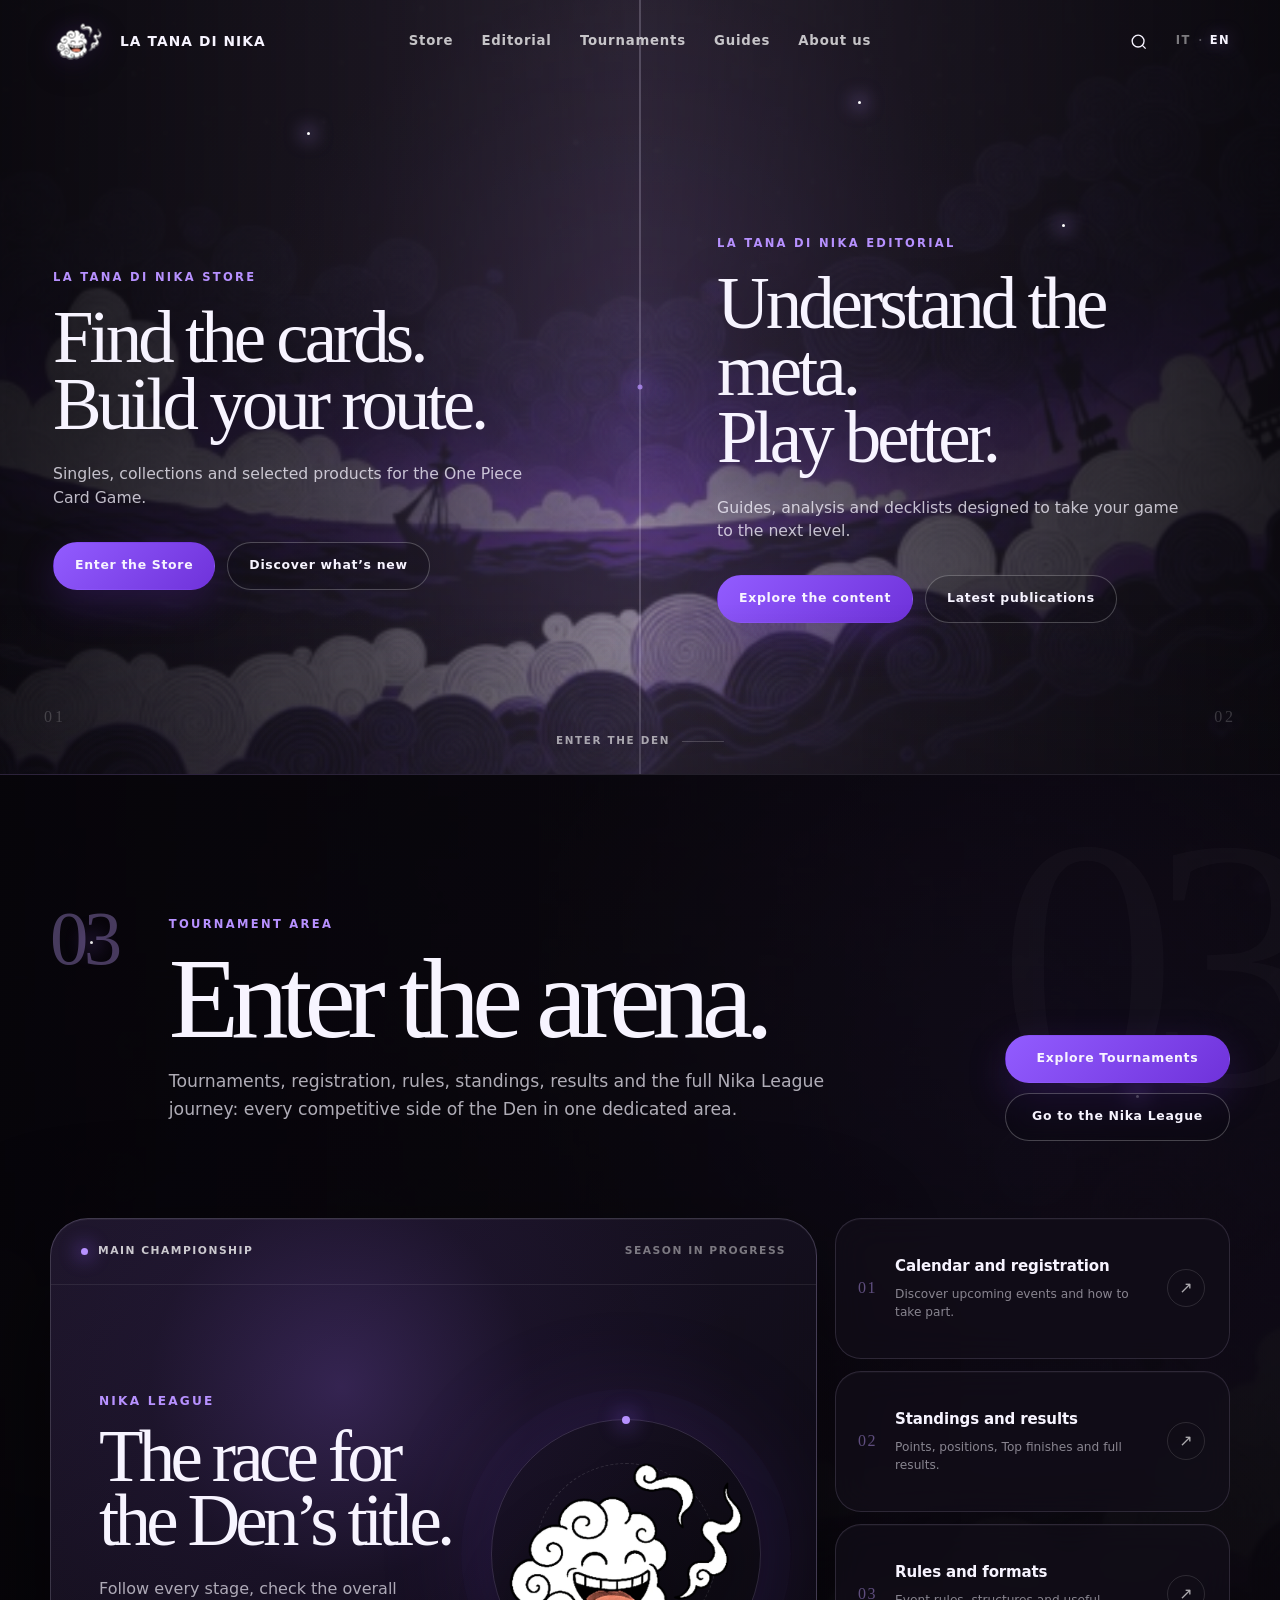
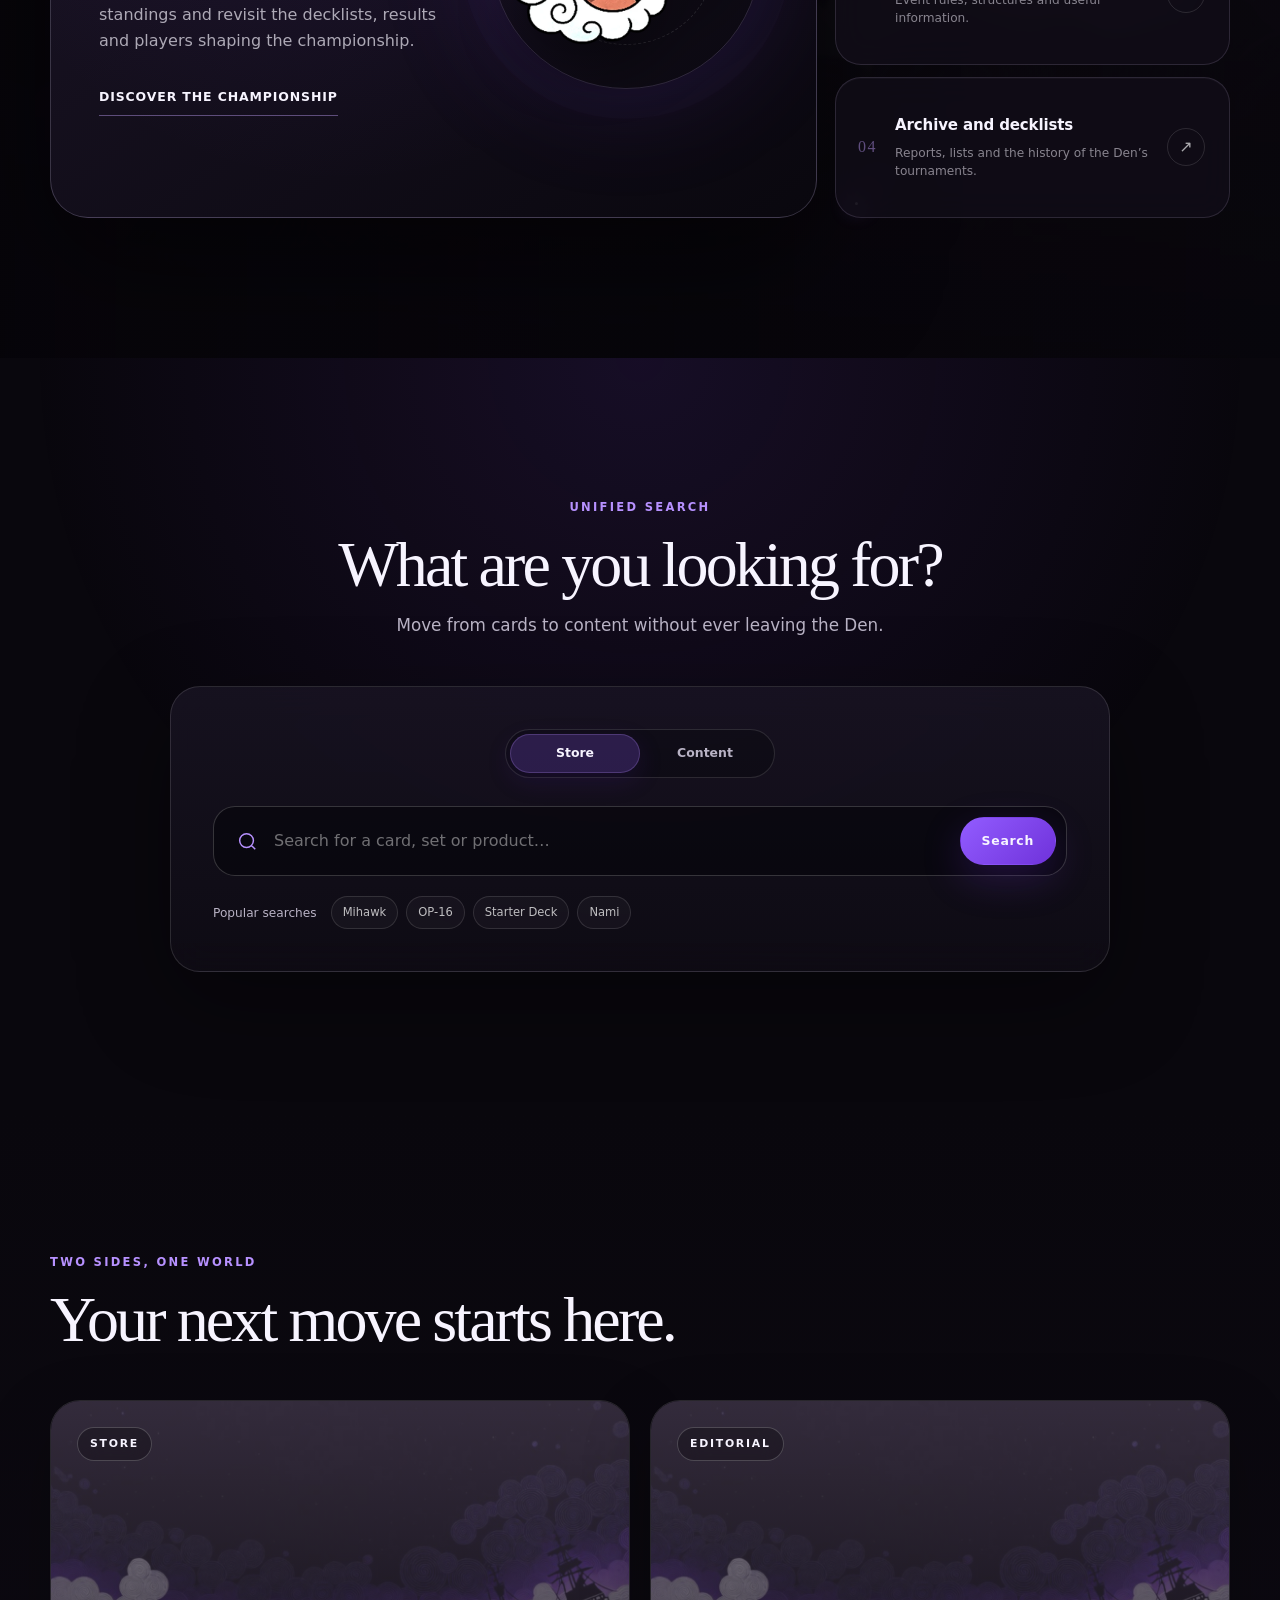
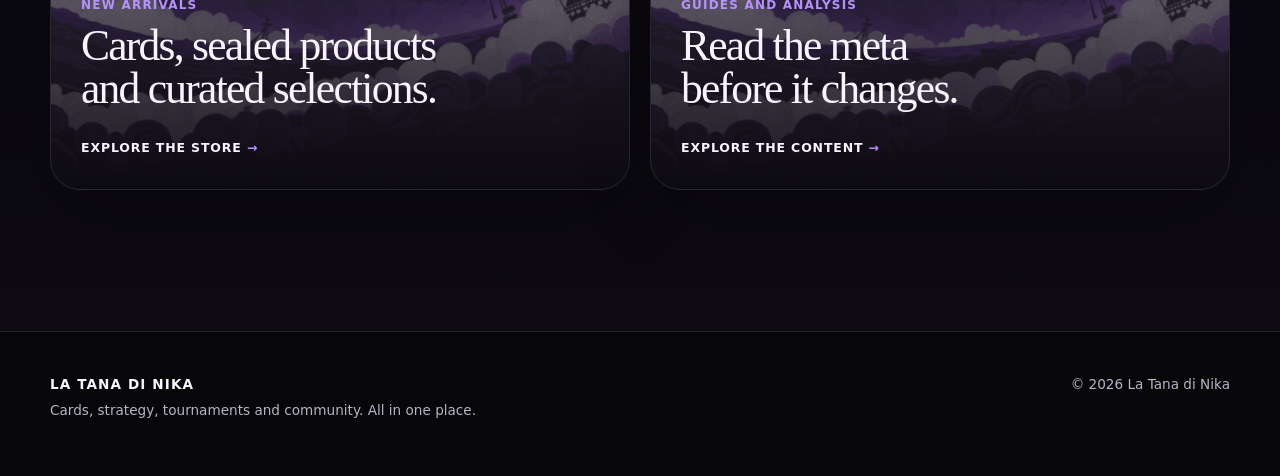
==== index.html @ a3135624 "Add files via upload" ====
<!doctype html>
<html lang="it">
<head>
  <meta charset="utf-8">
  <meta name="robots" content="noindex, nofollow">
  <meta name="googlebot" content="noindex, nofollow">
  <meta name="viewport" content="width=device-width, initial-scale=1">
  <meta name="description" content="La Tana di Nika: store, contenuti editoriali, tornei e community dedicati al One Piece Card Game.">
  <meta name="theme-color" content="#09070d">
  <title>La Tana di Nika</title>

  <link rel="preload" href="assets/images/hero-sea.png" as="image">
  <link rel="icon" type="image/png" href="assets/images/favicon.png?v=4.4.1">
  <link rel="stylesheet" href="css/tokens.css">
  <link rel="stylesheet" href="css/base.css">
  <link rel="stylesheet" href="css/components.css?v=4.3.3">
  <link rel="stylesheet" href="css/home.css?v=4.3.3">

  <script defer src="js/i18n/it.js"></script>
  <script defer src="js/i18n/en.js"></script>
  <script defer src="js/components/header.js?v=4.4.1"></script>
  <script defer src="js/components/hero-split.js?v=4.3.3"></script>
  <script defer src="js/components/tournament-motion.js?v=4.3.3"></script>
  <script defer src="js/components/search-switcher.js"></script>
  <script defer src="js/main.js?v=4.4.1"></script>
</head>
<body>
  <a class="skip-link" href="#main-content" data-i18n="accessibility.skip">Vai al contenuto</a>

  <header class="site-header" data-site-header>
    <div class="site-header__inner shell">
      <a class="brand" href="#top" aria-label="La Tana di Nika — Home">
        <span class="brand__mark" aria-hidden="true">
          <img src="assets/images/mascot-nika.png?v=4.4.1" alt="" width="58" height="58" decoding="async" fetchpriority="high">
        </span>
        <span class="brand__text">La Tana di Nika</span>
      </a>

      <nav class="desktop-nav" aria-label="Navigazione principale">
        <a href="#store" data-i18n="nav.store">Store</a>
        <a href="#editorial" data-i18n="nav.editorial">Editoriale</a>
        <a href="tornei/" data-i18n="nav.tournaments">Tornei</a>
        <a href="#guides" data-i18n="nav.guides">Guide</a>
        <a href="#about" data-i18n="nav.about">Chi siamo</a>
      </nav>

      <div class="header-actions">
        <a class="icon-button header-search-link" href="#search" aria-label="Ricerca">
          <svg viewBox="0 0 24 24" aria-hidden="true"><path d="m21 21-4.4-4.4m2.4-5.1a7.5 7.5 0 1 1-15 0 7.5 7.5 0 0 1 15 0Z"/></svg>
        </a>

        <div class="language-switch" aria-label="Selezione lingua">
          <button type="button" data-language="it" aria-pressed="true">IT</button>
          <span aria-hidden="true">·</span>
          <button type="button" data-language="en" aria-pressed="false">EN</button>
        </div>

        <button class="menu-toggle" type="button" aria-expanded="false" aria-controls="mobile-menu" data-menu-toggle>
          <span class="sr-only" data-i18n="nav.openMenu">Apri menu</span>
          <span></span><span></span>
        </button>
      </div>
    </div>

    <div class="mobile-menu" id="mobile-menu" data-mobile-menu hidden>
      <nav aria-label="Navigazione mobile" class="shell">
        <a href="#store" data-i18n="nav.store">Store</a>
        <a href="#editorial" data-i18n="nav.editorial">Editoriale</a>
        <a href="tornei/" data-i18n="nav.tournaments">Tornei</a>
        <a href="#guides" data-i18n="nav.guides">Guide</a>
        <a href="#about" data-i18n="nav.about">Chi siamo</a>
        <div class="mobile-menu__language">
          <span data-i18n="language.label">Lingua</span>
          <div class="language-switch language-switch--mobile" aria-label="Selezione lingua">
            <button type="button" data-language="it" aria-pressed="true">Italiano</button>
            <button type="button" data-language="en" aria-pressed="false">English</button>
          </div>
        </div>
      </nav>
    </div>
  </header>

  <main id="main-content">
    <section class="split-hero" id="top" data-split-hero aria-label="Ingresso principale">
      <div class="split-hero__ambient" aria-hidden="true">
        <span class="ambient-star ambient-star--one"></span>
        <span class="ambient-star ambient-star--two"></span>
        <span class="ambient-star ambient-star--three"></span>
      </div>

      <div class="hero-stage" data-hero-stage>
        <article class="hero-panel hero-panel--store" id="store" data-hero-panel="store" tabindex="0" aria-describedby="store-description">
          <div class="hero-panel__shade" aria-hidden="true"></div>
          <div class="hero-panel__content">
            <p class="eyebrow" data-i18n="hero.store.eyebrow">LA TANA DI NIKA STORE</p>
            <h1 data-i18n="hero.store.title">Trova le carte.<br>Costruisci la tua rotta.</h1>
            <p class="hero-panel__description" id="store-description" data-i18n="hero.store.description">Carte singole, collezioni e prodotti selezionati per il One Piece Card Game.</p>
            <div class="hero-panel__actions">
              <a class="button button--primary" href="#search" data-i18n="hero.store.primary">Entra nello Store</a>
              <a class="button button--ghost" href="#featured" data-i18n="hero.store.secondary">Scopri le novità</a>
            </div>
          </div>
          <span class="hero-panel__index" aria-hidden="true">01</span>
        </article>

        <article class="hero-panel hero-panel--editorial" id="editorial" data-hero-panel="editorial" tabindex="0" aria-describedby="editorial-description">
          <div class="hero-panel__shade" aria-hidden="true"></div>
          <div class="hero-panel__content">
            <p class="eyebrow" data-i18n="hero.editorial.eyebrow">LA TANA DI NIKA EDITORIALE</p>
            <h2 data-i18n="hero.editorial.title">Comprendi il meta.<br>Gioca meglio.</h2>
            <p class="hero-panel__description" id="editorial-description" data-i18n="hero.editorial.description">Guide, analisi e decklist per portare il tuo gioco al livello successivo.</p>
            <div class="hero-panel__actions">
              <a class="button button--primary" href="#search" data-i18n="hero.editorial.primary">Esplora i contenuti</a>
              <a class="button button--ghost" href="#featured" data-i18n="hero.editorial.secondary">Ultime pubblicazioni</a>
            </div>
          </div>
          <span class="hero-panel__index" aria-hidden="true">02</span>
        </article>

        <div class="hero-mobile-focus" aria-hidden="true"></div>

        <div class="hero-divider" aria-hidden="true">
          <svg viewBox="0 0 90 1000" preserveAspectRatio="none">
            <path data-divider-path d="M45 0 C45 240 45 760 45 1000"/>
          </svg>
          <span class="hero-divider__core"></span>
        </div>
      </div>

      <div class="hero-scroll-cue" aria-hidden="true">
        <span data-i18n="hero.scroll">Scopri la Tana</span>
        <i></i>
      </div>
    </section>

    <section class="tournament-hub section" id="tournaments" aria-labelledby="tournaments-title" data-tournament-motion>
      <div class="tournament-hub__ambient" aria-hidden="true">
        <span></span><span></span><span></span><span></span>
      </div>

      <div class="shell tournament-hub__shell">
        <div class="tournament-hub__masthead">
          <div class="tournament-hub__index" aria-hidden="true">03</div>
          <div class="tournament-hub__intro">
            <p class="eyebrow" data-i18n="tournaments.eyebrow">AREA TORNEISTICA</p>
            <h2 id="tournaments-title" data-i18n="tournaments.title">Entra nell’arena.</h2>
            <p class="tournament-hub__description" data-i18n="tournaments.description">Tornei, iscrizioni, regolamenti, classifiche, risultati e tutto il percorso della Nika League: la competizione della Tana raccolta in un’unica area.</p>
          </div>

          <div class="tournament-hub__actions">
            <a class="button button--primary" href="tornei/" data-i18n="tournaments.primary">Esplora la Torneistica</a>
            <a class="button button--ghost" href="tornei/nika-league/" data-i18n="tournaments.secondary">Vai alla Nika League</a>
          </div>
        </div>

        <div class="tournament-hub__stage">
          <article class="tournament-league" id="nika-league">
            <div class="tournament-league__glow" aria-hidden="true"></div>
            <div class="tournament-league__topline">
              <span class="tournament-league__status"><i aria-hidden="true"></i><span data-i18n="tournaments.league.status">CAMPIONATO PRINCIPALE</span></span>
              <span data-i18n="tournaments.league.season">STAGIONE IN CORSO</span>
            </div>

            <div class="tournament-league__body">
              <div class="tournament-league__copy">
                <p class="tournament-league__kicker" data-i18n="tournaments.league.kicker">NIKA LEAGUE</p>
                <h3 data-i18n="tournaments.league.title">La corsa al titolo della Tana.</h3>
                <p data-i18n="tournaments.league.description">Segui ogni tappa, consulta la classifica generale e rivivi decklist, risultati e protagonisti del campionato.</p>
                <a class="tournament-league__link" href="tornei/nika-league/" data-i18n="tournaments.league.link">Scopri il campionato <span aria-hidden="true">↗</span></a>
              </div>

              <div class="tournament-league__mascot-wrap" aria-hidden="true">
                <span class="tournament-league__orbit"></span>
                <picture>
                  <source srcset="assets/images/mascot-nika.webp" type="image/webp">
                  <img class="tournament-league__mascot" src="assets/images/mascot-nika.png?v=4.3.2" alt="" width="768" height="768" loading="lazy" decoding="async">
                </picture>
              </div>
            </div>
          </article>

          <nav class="tournament-portals" id="tournament-portals" aria-label="Sezioni area torneistica">
            <a class="tournament-portal" href="tornei/nika-league/#season">
              <span class="tournament-portal__number" aria-hidden="true">01</span>
              <span class="tournament-portal__content">
                <strong data-i18n="tournaments.portals.eventsTitle">Calendario e iscrizioni</strong>
                <small data-i18n="tournaments.portals.eventsText">Scopri i prossimi eventi e come partecipare.</small>
              </span>
              <span class="tournament-portal__arrow" aria-hidden="true">↗</span>
            </a>

            <a class="tournament-portal" href="tornei/nika-league/">
              <span class="tournament-portal__number" aria-hidden="true">02</span>
              <span class="tournament-portal__content">
                <strong data-i18n="tournaments.portals.standingsTitle">Classifiche e risultati</strong>
                <small data-i18n="tournaments.portals.standingsText">Punti, posizioni, Top e risultati completi.</small>
              </span>
              <span class="tournament-portal__arrow" aria-hidden="true">↗</span>
            </a>

            <a class="tournament-portal" href="tornei/#streaming">
              <span class="tournament-portal__number" aria-hidden="true">03</span>
              <span class="tournament-portal__content">
                <strong data-i18n="tournaments.portals.rulesTitle">Regolamenti e formati</strong>
                <small data-i18n="tournaments.portals.rulesText">Regole, strutture degli eventi e informazioni utili.</small>
              </span>
              <span class="tournament-portal__arrow" aria-hidden="true">↗</span>
            </a>

            <a class="tournament-portal" href="tornei/i-nostri-tornei/">
              <span class="tournament-portal__number" aria-hidden="true">04</span>
              <span class="tournament-portal__content">
                <strong data-i18n="tournaments.portals.archiveTitle">Archivio e decklist</strong>
                <small data-i18n="tournaments.portals.archiveText">Report, liste e storia dei tornei della Tana.</small>
              </span>
              <span class="tournament-portal__arrow" aria-hidden="true">↗</span>
            </a>
          </nav>
        </div>
      </div>
    </section>

    <section class="search-hub section" id="search" aria-labelledby="search-title" data-search-hub>
      <div class="shell shell--narrow">
        <div class="section-heading section-heading--center">
          <p class="eyebrow" data-i18n="search.eyebrow">RICERCA UNIFICATA</p>
          <h2 id="search-title" data-i18n="search.title">Cosa stai cercando?</h2>
          <p data-i18n="search.description">Passa dalle carte ai contenuti senza uscire dalla Tana.</p>
        </div>

        <div class="search-console">
          <div class="segmented-control" role="tablist" aria-label="Tipo di ricerca">
            <button type="button" role="tab" aria-selected="true" data-search-mode="store" data-i18n="search.storeTab">Store</button>
            <button type="button" role="tab" aria-selected="false" data-search-mode="editorial" data-i18n="search.editorialTab">Contenuti</button>
          </div>

          <form class="search-form" role="search">
            <label class="sr-only" for="site-search" data-i18n="search.label">Cerca nel sito</label>
            <svg viewBox="0 0 24 24" aria-hidden="true"><path d="m21 21-4.4-4.4m2.4-5.1a7.5 7.5 0 1 1-15 0 7.5 7.5 0 0 1 15 0Z"/></svg>
            <input id="site-search" type="search" autocomplete="off" data-i18n-placeholder="search.storePlaceholder" placeholder="Cerca una carta, un set o un prodotto…">
            <button class="button button--primary" type="submit" data-i18n="search.submit">Cerca</button>
          </form>

          <div class="search-suggestions" aria-live="polite">
            <span data-i18n="search.popular">Ricerche popolari</span>
            <div data-search-suggestions></div>
          </div>
        </div>
      </div>
    </section>

    <section class="featured-preview section" id="featured" aria-labelledby="featured-title">
      <div class="shell">
        <div class="section-heading">
          <p class="eyebrow" data-i18n="featured.eyebrow">DUE ANIME, UN SOLO MONDO</p>
          <h2 id="featured-title" data-i18n="featured.title">Il prossimo passo parte da qui.</h2>
        </div>

        <div class="preview-grid">
          <article class="preview-card preview-card--store">
            <span class="preview-card__tag" data-i18n="featured.storeTag">STORE</span>
            <div class="preview-card__body">
              <p data-i18n="featured.storeMeta">Nuovi arrivi</p>
              <h3 data-i18n="featured.storeTitle">Carte, sealed e selezioni curate.</h3>
              <a href="#store" data-i18n="featured.storeLink">Esplora lo Store</a>
            </div>
          </article>

          <article class="preview-card preview-card--editorial">
            <span class="preview-card__tag" data-i18n="featured.editorialTag">EDITORIALE</span>
            <div class="preview-card__body">
              <p data-i18n="featured.editorialMeta">Guide e analisi</p>
              <h3 data-i18n="featured.editorialTitle">Leggi il meta prima che cambi.</h3>
              <a href="#editorial" data-i18n="featured.editorialLink">Scopri i contenuti</a>
            </div>
          </article>
        </div>
      </div>
    </section>
  </main>

  <footer class="site-footer">
    <div class="shell site-footer__inner">
      <div>
        <p class="site-footer__brand">La Tana di Nika</p>
        <p data-i18n="footer.claim">Carte, strategia e community. Tutto nello stesso luogo.</p>
      </div>
      <p>© <span data-current-year></span> La Tana di Nika</p>
    </div>
  </footer>
</body>
</html>
---- css/tokens.css ----
:root {
  --color-black: #09070d;
  --color-black-soft: #121019;
  --color-surface: rgba(19, 15, 27, 0.72);
  --color-surface-strong: rgba(14, 11, 20, 0.92);
  --color-white: #f7f4ff;
  --color-muted: #b9b3c5;
  --color-purple: #925cff;
  --color-purple-bright: #b791ff;
  --color-purple-deep: #4b1c8d;
  --color-line: rgba(255, 255, 255, 0.12);

  --font-sans: Inter, ui-sans-serif, system-ui, -apple-system, BlinkMacSystemFont, "Segoe UI", sans-serif;
  --font-display: "Iowan Old Style", "Palatino Linotype", Georgia, serif;

  --shell: min(1180px, calc(100vw - 48px));
  --shell-narrow: min(940px, calc(100vw - 48px));

  --radius-sm: 12px;
  --radius-md: 20px;
  --radius-lg: 30px;
  --radius-pill: 999px;

  --shadow-soft: 0 24px 70px rgba(0, 0, 0, 0.24);
  --shadow-card: 0 30px 90px rgba(0, 0, 0, 0.36);

  --ease-premium: cubic-bezier(0.22, 1, 0.36, 1);
  --ease-elastic: cubic-bezier(0.2, 0.85, 0.25, 1.08);
  --transition-fast: 180ms ease;
  --transition-smooth: 760ms var(--ease-premium);
}

@media (max-width: 720px) {
  :root {
    --shell: min(100% - 32px, 1180px);
    --shell-narrow: min(100% - 32px, 940px);
  }
}
---- css/base.css ----
*, *::before, *::after { box-sizing: border-box; }
html { scroll-behavior: smooth; background: var(--color-black); }
body {
  margin: 0;
  min-width: 320px;
  color: var(--color-white);
  background:
    radial-gradient(circle at 50% -20%, rgba(105, 50, 176, 0.18), transparent 34rem),
    var(--color-black);
  font-family: var(--font-sans);
  line-height: 1.5;
  text-rendering: optimizeLegibility;
  -webkit-font-smoothing: antialiased;
}
body.menu-open { overflow: hidden; }
img, svg { display: block; max-width: 100%; }
a { color: inherit; text-decoration: none; }
button, input { font: inherit; }
button { color: inherit; }
::selection { color: var(--color-white); background: rgba(146, 92, 255, 0.55); }

h1, h2, h3, p { margin-top: 0; }
h1, h2, h3 { text-wrap: balance; }
p { text-wrap: pretty; }

.shell { width: var(--shell); margin-inline: auto; }
.shell--narrow { width: var(--shell-narrow); }
.section { padding: clamp(88px, 11vw, 150px) 0; }

.skip-link {
  position: fixed;
  z-index: 9999;
  top: 12px;
  left: 12px;
  padding: 10px 14px;
  color: var(--color-black);
  background: var(--color-white);
  border-radius: var(--radius-sm);
  transform: translateY(-160%);
  transition: transform var(--transition-fast);
}
.skip-link:focus { transform: translateY(0); }

.sr-only {
  position: absolute !important;
  width: 1px !important;
  height: 1px !important;
  padding: 0 !important;
  margin: -1px !important;
  overflow: hidden !important;
  clip: rect(0, 0, 0, 0) !important;
  white-space: nowrap !important;
  border: 0 !important;
}

:focus-visible {
  outline: 2px solid var(--color-purple-bright);
  outline-offset: 4px;
}

.eyebrow {
  margin-bottom: 18px;
  color: var(--color-purple-bright);
  font-size: 0.72rem;
  font-weight: 800;
  letter-spacing: 0.2em;
}

.section-heading { max-width: 760px; margin-bottom: 48px; }
.section-heading--center { margin-inline: auto; text-align: center; }
.section-heading h2 {
  margin-bottom: 16px;
  font-family: var(--font-display);
  font-size: clamp(2.4rem, 5vw, 4.7rem);
  font-weight: 500;
  line-height: 0.98;
  letter-spacing: -0.045em;
}
.section-heading > p:last-child { color: var(--color-muted); font-size: 1.05rem; }

@media (prefers-reduced-motion: reduce) {
  html { scroll-behavior: auto; }
  *, *::before, *::after {
    scroll-behavior: auto !important;
    animation-duration: 0.01ms !important;
    animation-iteration-count: 1 !important;
    transition-duration: 0.01ms !important;
  }
}
---- css/components.css ----
.site-header {
  position: fixed;
  z-index: 1000;
  top: 0;
  left: 0;
  width: 100%;
  border-bottom: 1px solid transparent;
  transition: background var(--transition-fast), border-color var(--transition-fast), backdrop-filter var(--transition-fast);
}
.site-header.is-scrolled {
  background: rgba(9, 7, 13, 0.76);
  border-color: var(--color-line);
  backdrop-filter: blur(18px) saturate(120%);
}
.site-header__inner {
  display: grid;
  grid-template-columns: 1fr auto 1fr;
  align-items: center;
  min-height: 82px;
}
.brand { display: inline-flex; align-items: center; gap: 12px; width: max-content; }
.brand__mark {
  position: relative;
  display: grid;
  place-items: center;
  width: 58px;
  height: 58px;
  overflow: visible !important;
  border: 0 !important;
  border-radius: 0 !important;
  background: transparent !important;
  box-shadow: none !important;
  transform: translateZ(0);
  transition: transform 620ms var(--ease-premium);
}
.brand__mark picture {
  display: grid;
  width: 100%;
  height: 100%;
  place-items: center;
  background: transparent !important;
}
.brand__mark img {
  display: block;
  width: 56px;
  height: 56px;
  padding: 0;
  border: 0 !important;
  border-radius: 0 !important;
  background: transparent !important;
  object-fit: contain;
  filter:
    drop-shadow(0 1px 0 rgba(255,255,255,.52))
    drop-shadow(0 8px 16px rgba(0,0,0,.42))
    drop-shadow(0 0 11px rgba(133,78,225,.2));
  transform: translateZ(0) scale(.98);
  transition: transform 620ms var(--ease-premium), filter 620ms var(--ease-premium);
}
.brand__text { font-size: 0.86rem; font-weight: 800; letter-spacing: 0.08em; text-transform: uppercase; }

.desktop-nav { display: flex; align-items: center; gap: clamp(20px, 2.2vw, 34px); }
.desktop-nav a {
  position: relative;
  color: rgba(255,255,255,.74);
  font-size: 0.83rem;
  font-weight: 700;
  letter-spacing: .06em;
  transition: color var(--transition-fast);
}
.desktop-nav a::after {
  content: "";
  position: absolute;
  right: 0;
  bottom: -10px;
  left: 0;
  height: 1px;
  background: var(--color-purple-bright);
  transform: scaleX(0);
  transition: transform var(--transition-fast);
}
.desktop-nav a:hover { color: var(--color-white); }
.desktop-nav a:hover::after { transform: scaleX(1); }

.header-actions { display: flex; justify-content: flex-end; align-items: center; gap: 18px; }
.icon-button {
  display: grid;
  place-items: center;
  width: 38px;
  height: 38px;
  padding: 0;
  border: 0;
  border-radius: 50%;
  color: var(--color-white);
  background: transparent;
}
.icon-button svg { width: 19px; fill: none; stroke: currentColor; stroke-width: 1.7; }
.icon-button:hover { background: rgba(255,255,255,.08); }

.language-switch { display: inline-flex; align-items: center; gap: 7px; }
.language-switch button {
  padding: 3px 0;
  border: 0;
  color: rgba(255,255,255,.46);
  background: transparent;
  font-size: .72rem;
  font-weight: 800;
  letter-spacing: .12em;
  cursor: pointer;
  transition: color var(--transition-fast), text-shadow var(--transition-fast);
}
.language-switch button[aria-pressed="true"] { color: var(--color-white); text-shadow: 0 0 18px rgba(183,145,255,.45); }
.language-switch span { color: rgba(255,255,255,.3); }

.menu-toggle {
  display: none;
  width: 42px;
  height: 42px;
  padding: 0;
  border: 0;
  background: transparent;
  cursor: pointer;
}
.menu-toggle > span:not(.sr-only) {
  display: block;
  width: 23px;
  height: 1px;
  margin: 6px auto;
  background: var(--color-white);
  transition: transform var(--transition-fast);
}
.menu-toggle[aria-expanded="true"] > span:nth-of-type(2) { transform: translateY(3.5px) rotate(45deg); }
.menu-toggle[aria-expanded="true"] > span:nth-of-type(3) { transform: translateY(-3.5px) rotate(-45deg); }

.mobile-menu {
  min-height: calc(100svh - 72px);
  background: rgba(9, 7, 13, .98);
  border-top: 1px solid var(--color-line);
}
.mobile-menu nav { display: grid; padding-block: 30px; }
.mobile-menu a { padding: 18px 0; border-bottom: 1px solid var(--color-line); font-family: var(--font-display); font-size: 2rem; }
.mobile-menu__language { padding-top: 28px; color: var(--color-muted); }
.language-switch--mobile { display: flex; gap: 20px; margin-top: 14px; }
.language-switch--mobile button { font-size: .9rem; letter-spacing: .06em; }

.button {
  display: inline-flex;
  justify-content: center;
  align-items: center;
  min-height: 48px;
  padding: 0 21px;
  border: 1px solid transparent;
  border-radius: var(--radius-pill);
  font-size: .78rem;
  font-weight: 800;
  letter-spacing: .055em;
  transition: transform var(--transition-fast), background var(--transition-fast), border-color var(--transition-fast), box-shadow var(--transition-fast);
}
.button:hover { transform: translateY(-2px); }
.button--primary {
  color: var(--color-white);
  background: linear-gradient(135deg, var(--color-purple), #6f32da);
  box-shadow: 0 14px 38px rgba(91, 40, 171, .3);
}
.button--primary:hover { box-shadow: 0 18px 50px rgba(126, 72, 229, .42); }
.button--ghost { border-color: rgba(255,255,255,.24); background: rgba(9,7,13,.18); backdrop-filter: blur(10px); }
.button--ghost:hover { border-color: rgba(255,255,255,.5); background: rgba(255,255,255,.07); }

.site-footer { border-top: 1px solid var(--color-line); background: #070609; }
.site-footer__inner { display: flex; justify-content: space-between; gap: 40px; padding-block: 42px; color: var(--color-muted); font-size: .85rem; }
.site-footer__brand { margin-bottom: 6px; color: var(--color-white); font-weight: 800; letter-spacing: .08em; text-transform: uppercase; }

@media (max-width: 900px) {
  .site-header__inner { grid-template-columns: 1fr auto; min-height: 72px; }
  .desktop-nav, .header-search-link, .header-actions > .language-switch:not(.language-switch--mobile) { display: none; }
  .menu-toggle { display: block; }
}

@media (max-width: 620px) {
  .brand__text { display: none; }
  .site-footer__inner { flex-direction: column; }
}

/* V4.3.2 — hotfix logo header senza contenitore */
.brand:hover .brand__mark {
  transform: translate3d(0,-2px,0) rotate(-1.5deg);
}
.brand:hover .brand__mark img {
  filter:
    drop-shadow(0 1px 0 rgba(255,255,255,.62))
    drop-shadow(0 11px 20px rgba(0,0,0,.46))
    drop-shadow(0 0 16px rgba(151,98,245,.3));
  transform: translateZ(0) scale(1.045) rotate(1.5deg);
}
.site-header.is-scrolled .brand__mark {
  background: transparent !important;
  border: 0 !important;
  border-radius: 0 !important;
  box-shadow: none !important;
}
@media (max-width: 900px) {
  .brand__mark { width: 46px; height: 46px; }
  .brand__mark img { width: 44px; height: 44px; }
}
@media (prefers-reduced-motion: reduce) {
  .brand__mark, .brand__mark img { transition-duration: 1ms !important; }
}

/* ======================================================
   V4.3.3 — HEADER MOTION REFINEMENT
   Transizioni più continue, navigazione attiva e menu
   mobile animato senza modificare la struttura HTML.
====================================================== */
.site-header {
  background: rgba(9, 7, 13, 0);
  transition:
    background 720ms var(--ease-premium),
    border-color 720ms var(--ease-premium),
    backdrop-filter 720ms var(--ease-premium),
    box-shadow 720ms var(--ease-premium);
}

.site-header.is-scrolled {
  background: rgba(9, 7, 13, .82);
  box-shadow: 0 16px 48px rgba(0,0,0,.16);
  backdrop-filter: blur(20px) saturate(126%);
}

.site-header__inner {
  transition: min-height 720ms var(--ease-premium);
}

.site-header.is-scrolled .site-header__inner {
  min-height: 70px;
}

.site-header.is-scrolled .brand__mark {
  transform: translate3d(0,0,0) scale(.92);
}

.site-header.is-scrolled .brand__text {
  opacity: .9;
}

.brand__text {
  transition: opacity 520ms var(--ease-premium), transform 520ms var(--ease-premium);
}

.desktop-nav a {
  transition: color 420ms ease, opacity 420ms ease;
}

.desktop-nav a::after {
  transform-origin: center;
  transition: transform 620ms var(--ease-premium), opacity 420ms ease;
}

.desktop-nav a.is-active,
.desktop-nav a[aria-current="page"] {
  color: var(--color-white);
}

.desktop-nav a.is-active::after,
.desktop-nav a[aria-current="page"]::after {
  opacity: 1;
  transform: scaleX(1);
  box-shadow: 0 0 18px rgba(183,145,255,.35);
}

.icon-button,
.language-switch button {
  transition:
    color 420ms ease,
    background 420ms ease,
    transform 520ms var(--ease-premium),
    text-shadow 420ms ease;
}

.icon-button:hover {
  transform: translateY(-1px);
}

.language-switch button:hover {
  color: rgba(255,255,255,.82);
  transform: translateY(-1px);
}

.menu-toggle > span:not(.sr-only) {
  transform-origin: center;
  transition: transform 620ms var(--ease-premium), opacity 420ms ease;
}

.mobile-menu {
  position: absolute;
  top: 100%;
  right: 0;
  left: 0;
  max-height: calc(100svh - 64px);
  overflow-y: auto;
  overscroll-behavior: contain;
  opacity: 0;
  visibility: hidden;
  transform: translate3d(0,-14px,0);
  transform-origin: top;
  transition:
    opacity 360ms ease,
    visibility 360ms ease,
    transform 520ms var(--ease-premium);
}

.mobile-menu.is-open {
  opacity: 1;
  visibility: visible;
  transform: translate3d(0,0,0);
}

.mobile-menu nav > a,
.mobile-menu__language {
  opacity: 0;
  transform: translate3d(0,14px,0);
  transition:
    opacity 420ms ease,
    transform 620ms var(--ease-premium);
}

.mobile-menu.is-open nav > a,
.mobile-menu.is-open .mobile-menu__language {
  opacity: 1;
  transform: translate3d(0,0,0);
}

.mobile-menu.is-open nav > a:nth-child(1) { transition-delay: 45ms; }
.mobile-menu.is-open nav > a:nth-child(2) { transition-delay: 85ms; }
.mobile-menu.is-open nav > a:nth-child(3) { transition-delay: 125ms; }
.mobile-menu.is-open nav > a:nth-child(4) { transition-delay: 165ms; }
.mobile-menu.is-open nav > a:nth-child(5) { transition-delay: 205ms; }
.mobile-menu.is-open .mobile-menu__language { transition-delay: 245ms; }

.mobile-menu a.is-active,
.mobile-menu a[aria-current="page"] {
  color: var(--color-purple-bright);
}

body.menu-open {
  overflow: hidden;
}

@media (max-width: 900px) {
  .site-header.is-scrolled .site-header__inner {
    min-height: 64px;
  }

  .site-header.is-scrolled .brand__mark {
    transform: translate3d(0,0,0) scale(.94);
  }
}

@media (prefers-reduced-motion: reduce) {
  .site-header,
  .site-header__inner,
  .brand__text,
  .desktop-nav a,
  .desktop-nav a::after,
  .icon-button,
  .language-switch button,
  .menu-toggle > span:not(.sr-only),
  .mobile-menu,
  .mobile-menu nav > a,
  .mobile-menu__language {
    transition-duration: 1ms !important;
  }
}

.site-header.is-scrolled .brand:hover .brand__mark {
  transform: translate3d(0,-2px,0) rotate(-1.5deg) scale(.92);
}

@media (max-width: 900px) {
  .site-header.is-scrolled .brand:hover .brand__mark {
    transform: translate3d(0,-1px,0) rotate(-1deg) scale(.94);
  }
}
---- css/home.css ----
.split-hero {
  position: relative;
  min-height: 86svh;
  overflow: hidden;
  background: #120d1b;
}
.split-hero::after {
  content: "";
  position: absolute;
  z-index: 5;
  right: 0;
  bottom: 0;
  left: 0;
  height: 22%;
  pointer-events: none;
  background: linear-gradient(180deg, transparent, rgba(9,7,13,.24));
}
.split-hero__ambient { position: absolute; inset: 0; pointer-events: none; z-index: 2; }
.ambient-star { position: absolute; width: 3px; height: 3px; border-radius: 50%; background: #fff; box-shadow: 0 0 18px 4px rgba(183,145,255,.55); animation: starPulse 4s ease-in-out infinite; }
.ambient-star--one { top: 17%; left: 24%; }
.ambient-star--two { top: 13%; left: 67%; animation-delay: 1.5s; }
.ambient-star--three { top: 29%; left: 83%; animation-delay: 2.6s; }
@keyframes starPulse { 50% { opacity: .28; transform: scale(.65); } }

.hero-stage {
  --store-share: 50%;
  --editorial-share: 50%;
  --split-position: 50%;
  position: relative;
  display: flex;
  min-height: 86svh;
  overflow: hidden;
  isolation: isolate;
  background-image:
    linear-gradient(180deg, rgba(8,5,12,.24), rgba(8,5,12,.12)),
    url("../assets/images/hero-sea.png");
  background-size: cover;
  background-position: center;
}
.hero-stage::before {
  content: "";
  position: absolute;
  z-index: -1;
  inset: -4%;
  background: inherit;
  background-size: cover;
  background-position: center;
  transform: scale(1.06);
  animation: oceanDrift 18s ease-in-out infinite alternate;
}
@keyframes oceanDrift { from { transform: scale(1.06) translate3d(-.4%,0,0); } to { transform: scale(1.09) translate3d(.4%,-.3%,0); } }

.hero-panel {
  position: relative;
  display: flex;
  align-items: center;
  min-width: 0;
  min-height: 86svh;
  overflow: hidden;
  cursor: default;
  transition: flex-basis var(--transition-smooth), filter var(--transition-smooth);
}
.hero-panel--store { flex: 0 0 var(--store-share); justify-content: flex-end; }
.hero-panel--editorial { flex: 0 0 var(--editorial-share); justify-content: flex-start; }
.hero-panel__shade { position: absolute; inset: 0; transition: opacity var(--transition-smooth), background var(--transition-smooth); }
.hero-panel--store .hero-panel__shade { background: linear-gradient(90deg, rgba(5,4,8,.82) 0%, rgba(8,6,12,.52) 57%, rgba(8,6,12,.1) 100%); }
.hero-panel--editorial .hero-panel__shade { background: linear-gradient(270deg, rgba(5,4,8,.82) 0%, rgba(8,6,12,.52) 57%, rgba(8,6,12,.1) 100%); }

.hero-panel__content {
  position: relative;
  z-index: 3;
  width: min(510px, calc(100% - 64px));
  padding-top: 84px;
  transition: transform var(--transition-smooth), opacity var(--transition-smooth);
}
.hero-panel--store .hero-panel__content { margin-right: clamp(42px, 6vw, 105px); }
.hero-panel--editorial .hero-panel__content { margin-left: clamp(42px, 6vw, 105px); }
.hero-panel h1, .hero-panel h2 {
  margin-bottom: 24px;
  font-family: var(--font-display);
  font-size: clamp(3rem, 5.7vw, 6rem);
  font-weight: 500;
  line-height: .92;
  letter-spacing: -.055em;
  text-shadow: 0 12px 55px rgba(0,0,0,.46);
}
.hero-panel__description { max-width: 470px; margin-bottom: 32px; color: rgba(247,244,255,.76); font-size: clamp(.98rem, 1.2vw, 1.12rem); }
.hero-panel__actions { display: flex; flex-wrap: wrap; gap: 12px; }
.hero-panel__index { position: absolute; z-index: 2; bottom: 45px; color: rgba(255,255,255,.22); font-family: var(--font-display); font-size: 1rem; letter-spacing: .18em; }
.hero-panel--store .hero-panel__index { left: 44px; }
.hero-panel--editorial .hero-panel__index { right: 44px; }

.hero-divider {
  position: absolute;
  z-index: 7;
  top: 0;
  bottom: 0;
  left: var(--split-position);
  width: 90px;
  pointer-events: none;
  transform: translateX(-50%);
  transition: left var(--transition-smooth);
  filter: drop-shadow(0 0 18px rgba(160,104,255,.18));
}
.hero-divider svg { width: 100%; height: 100%; overflow: visible; }
.hero-divider path { fill: none; stroke: rgba(240,232,255,.32); stroke-width: 1.3; vector-effect: non-scaling-stroke; }
.hero-divider__core { position: absolute; top: 50%; left: 50%; width: 5px; height: 5px; border-radius: 50%; background: var(--color-purple-bright); box-shadow: 0 0 22px 8px rgba(146,92,255,.35); transform: translate(-50%,-50%); opacity: .78; }

.hero-stage[data-active="store"] { --store-share: 58%; --editorial-share: 42%; --split-position: 58%; }
.hero-stage[data-active="editorial"] { --store-share: 42%; --editorial-share: 58%; --split-position: 42%; }
.hero-stage[data-active="store"] .hero-panel--store .hero-panel__content { transform: translateX(18px); }
.hero-stage[data-active="editorial"] .hero-panel--editorial .hero-panel__content { transform: translateX(-18px); }
.hero-stage[data-active="store"] .hero-panel--editorial,
.hero-stage[data-active="editorial"] .hero-panel--store { filter: saturate(.72) brightness(.73); }
.hero-stage[data-active="store"] .hero-panel--editorial .hero-panel__content,
.hero-stage[data-active="editorial"] .hero-panel--store .hero-panel__content { opacity: .76; }

.hero-scroll-cue {
  position: absolute;
  z-index: 8;
  bottom: 25px;
  left: 50%;
  display: flex;
  align-items: center;
  gap: 12px;
  color: rgba(255,255,255,.6);
  font-size: .65rem;
  font-weight: 800;
  letter-spacing: .16em;
  text-transform: uppercase;
  transform: translateX(-50%);
}
.hero-scroll-cue i { position: relative; display: block; width: 42px; height: 1px; overflow: hidden; background: rgba(255,255,255,.18); }
.hero-scroll-cue i::after { content: ""; position: absolute; inset: 0; background: var(--color-purple-bright); transform: translateX(-100%); animation: scrollCue 2.2s ease-in-out infinite; }
@keyframes scrollCue { 55%,100% { transform: translateX(100%); } }

.search-hub { position: relative; background: radial-gradient(circle at 50% 0, rgba(104,52,181,.15), transparent 38rem); }
.search-console {
  padding: clamp(22px,4vw,42px);
  border: 1px solid var(--color-line);
  border-radius: var(--radius-lg);
  background: linear-gradient(180deg, rgba(25,20,35,.82), rgba(15,12,21,.84));
  box-shadow: var(--shadow-card);
  backdrop-filter: blur(18px);
}
.segmented-control { display: flex; width: max-content; margin: 0 auto 28px; padding: 4px; border: 1px solid var(--color-line); border-radius: var(--radius-pill); background: rgba(0,0,0,.23); }
.segmented-control button { min-width: 130px; padding: 10px 18px; border: 0; border-radius: var(--radius-pill); color: var(--color-muted); background: transparent; font-size: .78rem; font-weight: 800; cursor: pointer; transition: color var(--transition-fast), background var(--transition-fast), box-shadow var(--transition-fast); }
.segmented-control button[aria-selected="true"] { color: var(--color-white); background: rgba(146,92,255,.22); box-shadow: inset 0 0 0 1px rgba(183,145,255,.24), 0 8px 24px rgba(72,29,142,.18); }
.search-form { display: grid; grid-template-columns: auto 1fr auto; align-items: center; gap: 14px; min-height: 70px; padding: 9px 10px 9px 22px; border: 1px solid rgba(255,255,255,.18); border-radius: 22px; background: rgba(5,4,8,.52); transition: border-color var(--transition-fast), box-shadow var(--transition-fast); }
.search-form:focus-within { border-color: rgba(183,145,255,.65); box-shadow: 0 0 0 4px rgba(146,92,255,.09); }
.search-form svg { width: 22px; fill: none; stroke: var(--color-purple-bright); stroke-width: 1.6; }
.search-form input { width: 100%; border: 0; outline: 0; color: var(--color-white); background: transparent; font-size: 1rem; }
.search-form input::placeholder { color: rgba(255,255,255,.42); }
.search-suggestions { display: flex; align-items: center; flex-wrap: wrap; gap: 14px; margin-top: 20px; color: var(--color-muted); font-size: .76rem; }
.search-suggestions > div { display: flex; flex-wrap: wrap; gap: 8px; }
.search-suggestions button { padding: 7px 11px; border: 1px solid var(--color-line); border-radius: var(--radius-pill); color: rgba(255,255,255,.72); background: rgba(255,255,255,.03); font-size: .72rem; cursor: pointer; transition: border-color var(--transition-fast), color var(--transition-fast), background var(--transition-fast); }
.search-suggestions button:hover { border-color: rgba(183,145,255,.5); color: var(--color-white); background: rgba(146,92,255,.08); }

.featured-preview { background: linear-gradient(180deg, var(--color-black), #0d0a12); }
.preview-grid { display: grid; grid-template-columns: repeat(2, minmax(0,1fr)); gap: 20px; }
.preview-card { position: relative; min-height: 390px; overflow: hidden; border: 1px solid var(--color-line); border-radius: var(--radius-lg); box-shadow: var(--shadow-soft); transition: transform var(--transition-smooth), border-color var(--transition-smooth), box-shadow var(--transition-smooth); }
.preview-card::before, .preview-card::after { content: ""; position: absolute; inset: 0; }
.preview-card::before { background-image: url("../assets/images/hero-sea.png"); background-size: cover; transition: transform 1s var(--ease-premium); }
.preview-card::after { background: linear-gradient(180deg, rgba(8,6,12,.12), rgba(8,6,12,.9)); }
.preview-card--store::before { background-position: 22% center; }
.preview-card--editorial::before { background-position: 82% center; }
.preview-card:hover { transform: translateY(-8px); border-color: rgba(183,145,255,.32); box-shadow: 0 38px 100px rgba(0,0,0,.5); }
.preview-card:hover::before { transform: scale(1.055); }
.preview-card__tag { position: absolute; z-index: 3; top: 26px; left: 26px; padding: 8px 12px; border: 1px solid rgba(255,255,255,.2); border-radius: var(--radius-pill); background: rgba(9,7,13,.35); backdrop-filter: blur(10px); font-size: .68rem; font-weight: 800; letter-spacing: .16em; }
.preview-card__body { position: absolute; z-index: 3; right: 30px; bottom: 30px; left: 30px; }
.preview-card__body p { margin-bottom: 10px; color: var(--color-purple-bright); font-size: .75rem; font-weight: 800; letter-spacing: .1em; text-transform: uppercase; }
.preview-card__body h3 { max-width: 500px; margin-bottom: 24px; font-family: var(--font-display); font-size: clamp(2.05rem, 3.4vw, 3.4rem); font-weight: 500; line-height: 1; letter-spacing: -.04em; }
.preview-card__body a { font-size: .78rem; font-weight: 800; letter-spacing: .07em; text-transform: uppercase; }
.preview-card__body a::after { content: " →"; color: var(--color-purple-bright); }

@media (max-width: 1020px) {
  .hero-panel h1, .hero-panel h2 { font-size: clamp(2.65rem,5.8vw,4.6rem); }
  .hero-panel__content { width: min(450px, calc(100% - 48px)); }
  .hero-panel--store .hero-panel__content { margin-right: 36px; }
  .hero-panel--editorial .hero-panel__content { margin-left: 36px; }
}

@media (max-width: 760px) {
  .split-hero, .hero-stage { min-height: 92svh; }
  .hero-stage { flex-direction: column; background-position: 50% center; }
  .hero-panel { min-height: 0; transition: flex-basis var(--transition-smooth), filter var(--transition-smooth); }
  .hero-panel--store, .hero-panel--editorial { flex: 0 0 50%; justify-content: flex-start; }
  .hero-stage[data-active="store"] .hero-panel--store { flex-basis: 58%; }
  .hero-stage[data-active="store"] .hero-panel--editorial { flex-basis: 42%; }
  .hero-stage[data-active="editorial"] .hero-panel--store { flex-basis: 42%; }
  .hero-stage[data-active="editorial"] .hero-panel--editorial { flex-basis: 58%; }
  .hero-panel__content { width: calc(100% - 40px); margin: 0 20px !important; padding-top: 48px; align-self: center; }
  .hero-panel h1, .hero-panel h2 { margin-bottom: 14px; font-size: clamp(2.4rem,11vw,4rem); line-height: .94; }
  .hero-panel__description { max-width: 580px; margin-bottom: 19px; font-size: .9rem; }
  .hero-panel__actions { gap: 8px; }
  .hero-panel__actions .button { min-height: 42px; padding: 0 15px; font-size: .68rem; }
  .hero-panel--store .hero-panel__shade { background: linear-gradient(180deg, rgba(5,4,8,.78), rgba(8,6,12,.28)); }
  .hero-panel--editorial .hero-panel__shade { background: linear-gradient(0deg, rgba(5,4,8,.82), rgba(8,6,12,.26)); }
  .hero-panel__index { display: none; }
  .hero-stage[data-active="store"] .hero-panel--store .hero-panel__content,
  .hero-stage[data-active="editorial"] .hero-panel--editorial .hero-panel__content { transform: translateY(7px); }
  .hero-stage[data-active="store"] .hero-panel--editorial .hero-panel__content,
  .hero-stage[data-active="editorial"] .hero-panel--store .hero-panel__content { opacity: .56; }
  .hero-divider { top: var(--split-position); left: 0; width: 100%; height: 70px; transform: translateY(-50%); transition: top var(--transition-smooth); }
  .hero-divider svg { transform: rotate(90deg); transform-origin: center; }
  .hero-stage[data-active="store"] { --split-position: 58%; }
  .hero-stage[data-active="editorial"] { --split-position: 42%; }
  .hero-scroll-cue { display: none; }
  .preview-grid { grid-template-columns: 1fr; }
}

@media (max-width: 560px) {
  .eyebrow { margin-bottom: 11px; font-size: .62rem; }
  .search-form { grid-template-columns: auto 1fr; padding: 12px 16px; }
  .search-form .button { grid-column: 1 / -1; width: 100%; }
  .segmented-control { width: 100%; }
  .segmented-control button { flex: 1; min-width: 0; }
  .search-suggestions { align-items: flex-start; flex-direction: column; }
  .preview-card { min-height: 340px; }
}

/* ======================================================
   HERO REFINEMENT — V2
   Modifiche localizzate: profondità, focus e movimento.
====================================================== */

.hero-stage {
  --pointer-shift-x: 0px;
  --pointer-shift-y: 0px;
  --pointer-light-x: 50%;
  --pointer-light-y: 48%;
}

.hero-stage::before {
  inset: -6%;
  transform: scale(1.085)
    translate3d(
      var(--pointer-shift-x),
      var(--pointer-shift-y),
      0
    );
  animation: oceanDriftV2 22s var(--ease-premium) infinite alternate;
  will-change: transform;
}

.hero-stage::after {
  content: "";
  position: absolute;
  z-index: 0;
  inset: 0;
  pointer-events: none;
  opacity: .68;
  background:
    radial-gradient(
      circle at var(--pointer-light-x) var(--pointer-light-y),
      rgba(167, 109, 255, .17),
      transparent 25rem
    ),
    linear-gradient(90deg, rgba(5, 3, 8, .14), transparent 34%, transparent 66%, rgba(5, 3, 8, .14));
  transition: opacity var(--transition-smooth);
}

@keyframes oceanDriftV2 {
  from {
    transform: scale(1.085)
      translate3d(
        var(--pointer-shift-x),
        var(--pointer-shift-y),
        0
      );
  }
  to {
    transform: scale(1.105)
      translate3d(
        var(--pointer-shift-x),
        var(--pointer-shift-y),
        0
      );
  }
}

.hero-panel {
  z-index: 1;
  outline: none;
  will-change: flex-basis, filter;
}

.hero-panel::after {
  content: "";
  position: absolute;
  z-index: 1;
  top: 14%;
  bottom: 14%;
  width: 1px;
  opacity: 0;
  background: linear-gradient(180deg, transparent, rgba(205, 177, 255, .58), transparent);
  box-shadow: 0 0 34px rgba(146, 92, 255, .28);
  transition: opacity var(--transition-smooth), transform var(--transition-smooth);
}

.hero-panel--store::after {
  right: 22px;
  transform: translateX(-12px);
}

.hero-panel--editorial::after {
  left: 22px;
  transform: translateX(12px);
}

.hero-panel:focus-visible {
  box-shadow: inset 0 0 0 2px rgba(183, 145, 255, .8);
}

.hero-panel__shade {
  z-index: 0;
}

.hero-panel__content {
  will-change: transform, opacity;
}

.hero-panel h1,
.hero-panel h2 {
  transition:
    transform var(--transition-smooth),
    letter-spacing var(--transition-smooth),
    text-shadow var(--transition-smooth);
}

.hero-panel__actions {
  transition: opacity var(--transition-smooth), transform var(--transition-smooth);
}

.hero-stage[data-active="store"] .hero-panel--store::after,
.hero-stage[data-active="editorial"] .hero-panel--editorial::after {
  opacity: .8;
  transform: translateX(0);
}

.hero-stage[data-active="store"] .hero-panel--store .hero-panel__shade,
.hero-stage[data-active="editorial"] .hero-panel--editorial .hero-panel__shade {
  opacity: .82;
}

.hero-stage[data-active="store"] .hero-panel--store h1,
.hero-stage[data-active="editorial"] .hero-panel--editorial h2 {
  letter-spacing: -.06em;
  text-shadow: 0 15px 65px rgba(0, 0, 0, .58), 0 0 34px rgba(146, 92, 255, .08);
}

.hero-stage[data-active="store"] .hero-panel--editorial .hero-panel__actions,
.hero-stage[data-active="editorial"] .hero-panel--store .hero-panel__actions {
  opacity: .48;
  transform: translateY(5px);
}

.hero-stage[data-active="store"] .hero-panel--editorial .hero-panel__description,
.hero-stage[data-active="editorial"] .hero-panel--store .hero-panel__description {
  color: rgba(247, 244, 255, .58);
}

.hero-divider {
  will-change: left, top;
}

.hero-divider__core {
  transition: transform var(--transition-smooth), opacity var(--transition-smooth), box-shadow var(--transition-smooth);
}

.hero-stage[data-active] .hero-divider__core {
  opacity: 1;
  transform: translate(-50%, -50%) scale(1.35);
  box-shadow: 0 0 30px 10px rgba(146, 92, 255, .42);
}

@media (hover: hover) and (pointer: fine) {
  .hero-panel:hover .hero-panel__actions {
    opacity: 1;
  }
}

@media (max-width: 760px) {
  .hero-stage::before {
    transform: scale(1.11);
    animation-duration: 26s;
  }

  .hero-stage::after {
    background:
      radial-gradient(circle at 50% 48%, rgba(167, 109, 255, .12), transparent 24rem),
      linear-gradient(180deg, rgba(5, 3, 8, .1), transparent 45%, rgba(5, 3, 8, .15));
  }

  .hero-panel::after {
    top: auto;
    right: 12%;
    bottom: 18px;
    left: 12%;
    width: auto;
    height: 1px;
  }

  .hero-panel--store::after,
  .hero-panel--editorial::after {
    right: 12%;
    left: 12%;
    transform: translateY(8px);
  }

  .hero-stage[data-active="store"] .hero-panel--store::after,
  .hero-stage[data-active="editorial"] .hero-panel--editorial::after {
    transform: translateY(0);
  }

  .hero-stage[data-active="store"] .hero-panel--editorial .hero-panel__actions,
  .hero-stage[data-active="editorial"] .hero-panel--store .hero-panel__actions {
    opacity: .25;
  }
}

@media (prefers-reduced-motion: reduce) {
  .hero-stage::before {
    animation: none;
    transform: scale(1.08);
  }
}

/* ======================================================
   MOBILE STABILITY PATCH — V3
   Corregge sovrapposizioni, contenuti tagliati e spazi
   eccessivi senza modificare il comportamento desktop.
====================================================== */

@media (max-width: 760px) {
  html,
  body {
    overflow-x: hidden;
  }

  /* Su mobile i due ingressi rimangono completi e leggibili.
     Il tap cambia l'accento visivo, non l'altezza dei pannelli. */
  .split-hero,
  .hero-stage {
    min-height: 0;
  }

  .hero-stage {
    display: block;
    overflow: hidden;
    background-position: 50% center;
  }

  .hero-panel,
  .hero-panel--store,
  .hero-panel--editorial,
  .hero-stage[data-active="store"] .hero-panel--store,
  .hero-stage[data-active="store"] .hero-panel--editorial,
  .hero-stage[data-active="editorial"] .hero-panel--store,
  .hero-stage[data-active="editorial"] .hero-panel--editorial {
    flex: none !important;
    width: 100%;
    min-height: 0;
    filter: none;
  }

  .hero-panel {
    align-items: flex-start;
    overflow: hidden;
  }

  .hero-panel--store {
    min-height: clamp(410px, 50svh, 440px);
    border-bottom: 1px solid rgba(220, 201, 255, .18);
  }

  .hero-panel--editorial {
    min-height: clamp(340px, 42svh, 370px);
  }

  .hero-panel__content {
    align-self: auto;
    width: 100%;
    max-width: none;
    margin: 0 !important;
    padding-right: 20px;
    padding-left: 20px;
  }

  .hero-panel--store .hero-panel__content {
    padding-top: 96px;
    padding-bottom: 34px;
  }

  .hero-panel--editorial .hero-panel__content {
    padding-top: 40px;
    padding-bottom: 42px;
  }

  .hero-panel h1,
  .hero-panel h2 {
    max-width: 100%;
    margin-bottom: 14px;
    font-size: clamp(2.35rem, 10.4vw, 3.35rem);
    line-height: .93;
    letter-spacing: -.052em;
  }

  .hero-panel__description {
    max-width: 36rem;
    margin-bottom: 18px;
    font-size: .86rem;
    line-height: 1.45;
  }

  .hero-panel__actions {
    display: grid;
    grid-template-columns: repeat(2, minmax(0, 1fr));
    width: 100%;
    gap: 8px;
  }

  .hero-panel__actions .button {
    min-width: 0;
    min-height: 42px;
    padding-inline: 10px;
    font-size: clamp(.6rem, 2.7vw, .68rem);
    letter-spacing: .025em;
    white-space: nowrap;
  }

  /* Neutralizza il ridimensionamento 58/42 e l'oscuramento
     che sul telefono facevano sparire o tagliare il pannello opposto. */
  .hero-stage[data-active="store"] .hero-panel__content,
  .hero-stage[data-active="editorial"] .hero-panel__content,
  .hero-stage[data-active="store"] .hero-panel__actions,
  .hero-stage[data-active="editorial"] .hero-panel__actions {
    opacity: 1;
    transform: none;
  }

  .hero-stage[data-active="store"] .hero-panel--editorial .hero-panel__description,
  .hero-stage[data-active="editorial"] .hero-panel--store .hero-panel__description {
    color: rgba(247, 244, 255, .76);
  }

  .hero-stage[data-active="store"] .hero-panel--store,
  .hero-stage[data-active="editorial"] .hero-panel--editorial {
    box-shadow: inset 0 0 55px rgba(112, 60, 195, .09);
  }

  /* Il separatore SVG verticale non viene ruotato su mobile:
     la divisione è affidata al bordo tra i due pannelli. */
  .hero-divider {
    display: none;
  }

  .hero-panel::after {
    right: 20%;
    bottom: 18px;
    left: 20%;
  }

  /* Header più compatto e contenuto della prima area al sicuro sotto di esso. */
  .site-header__inner {
    min-height: 68px;
  }

  .brand__mark {
    width: 38px;
    height: 38px;
  }

  .brand__mark img {
    width: 34px;
    height: 34px;
  }

  /* Ritmo verticale mobile: meno vuoti tra le sezioni. */
  .search-hub.section {
    padding: 64px 0 68px;
  }

  .featured-preview.section {
    padding: 70px 0 76px;
  }

  .section-heading {
    margin-bottom: 32px;
  }

  .section-heading h2 {
    font-size: clamp(2.25rem, 10vw, 3.15rem);
  }

  .section-heading > p:last-child {
    font-size: .94rem;
  }

  .search-console {
    padding: 16px;
    border-radius: 24px;
  }

  .segmented-control {
    margin-bottom: 18px;
  }

  .search-form {
    min-height: 0;
    gap: 10px;
    overflow: hidden;
  }

  .search-form input {
    min-width: 0;
    font-size: .86rem;
  }

  .search-suggestions {
    margin-top: 16px;
  }

  .preview-card {
    min-height: 330px;
  }

  .preview-card__tag {
    top: 20px;
    left: 20px;
  }

  .preview-card__body {
    right: 22px;
    bottom: 22px;
    left: 22px;
  }

  .preview-card__body h3 {
    margin-bottom: 18px;
    font-size: clamp(2rem, 9vw, 2.7rem);
  }
}

@media (max-width: 350px) {
  .hero-panel--store {
    min-height: 500px;
  }

  .hero-panel--editorial {
    min-height: 410px;
  }

  .hero-panel__actions {
    grid-template-columns: 1fr;
  }
}

/* ======================================================
   INTERACTION STABILITY PATCH — V4
   Mobile: ritorna lo scambio elastico senza tagli.
   Desktop: il separatore è gestito da un solo spring loop.
====================================================== */

@media (max-width: 760px) {
  .hero-stage {
    --store-mobile-extra: 0px;
    --editorial-mobile-extra: 0px;
  }

  .hero-panel,
  .hero-panel--store,
  .hero-panel--editorial,
  .hero-stage[data-active="store"] .hero-panel--store,
  .hero-stage[data-active="store"] .hero-panel--editorial,
  .hero-stage[data-active="editorial"] .hero-panel--store,
  .hero-stage[data-active="editorial"] .hero-panel--editorial {
    transition:
      min-height 760ms cubic-bezier(.22, 1, .36, 1),
      filter 620ms cubic-bezier(.22, 1, .36, 1),
      box-shadow 620ms cubic-bezier(.22, 1, .36, 1);
  }

  .hero-panel--store {
    min-height: calc(clamp(410px, 50svh, 440px) + var(--store-mobile-extra));
  }

  .hero-panel--editorial {
    min-height: calc(clamp(340px, 42svh, 370px) + var(--editorial-mobile-extra));
  }

  .hero-stage[data-active="store"] {
    --store-mobile-extra: 28px;
    --editorial-mobile-extra: 0px;
  }

  .hero-stage[data-active="editorial"] {
    --store-mobile-extra: 0px;
    --editorial-mobile-extra: 28px;
  }

  .hero-panel__shade,
  .hero-panel__content,
  .hero-panel__actions,
  .hero-panel::after {
    transition-duration: 680ms;
    transition-timing-function: cubic-bezier(.22, 1, .36, 1);
  }

  .hero-stage[data-active="store"] .hero-panel--store .hero-panel__content,
  .hero-stage[data-active="editorial"] .hero-panel--editorial .hero-panel__content {
    transform: translate3d(0, 6px, 0);
  }

  .hero-stage[data-active="store"] .hero-panel--editorial .hero-panel__content,
  .hero-stage[data-active="editorial"] .hero-panel--store .hero-panel__content {
    transform: translate3d(0, -3px, 0);
  }

  .hero-stage[data-active="store"] .hero-panel--store .hero-panel__shade,
  .hero-stage[data-active="editorial"] .hero-panel--editorial .hero-panel__shade {
    opacity: .72;
  }

  .hero-stage[data-active="store"] .hero-panel--editorial .hero-panel__shade,
  .hero-stage[data-active="editorial"] .hero-panel--store .hero-panel__shade {
    opacity: .93;
  }

  .hero-stage[data-active="store"] .hero-panel--store,
  .hero-stage[data-active="editorial"] .hero-panel--editorial {
    box-shadow:
      inset 0 0 70px rgba(112, 60, 195, .13),
      inset 0 -1px rgba(220, 201, 255, .14);
  }

  .hero-stage[data-active="store"] .hero-panel--editorial,
  .hero-stage[data-active="editorial"] .hero-panel--store {
    filter: saturate(.9) brightness(.92);
  }

  .hero-panel::after {
    transform: scaleX(.62) translateY(8px);
    transform-origin: center;
  }

  .hero-stage[data-active="store"] .hero-panel--store::after,
  .hero-stage[data-active="editorial"] .hero-panel--editorial::after {
    opacity: .9;
    transform: scaleX(1) translateY(0);
  }
}

@media (max-width: 350px) {
  .hero-panel--store {
    min-height: calc(500px + var(--store-mobile-extra));
  }

  .hero-panel--editorial {
    min-height: calc(410px + var(--editorial-mobile-extra));
  }
}

@media (prefers-reduced-motion: reduce) and (max-width: 760px) {
  .hero-panel,
  .hero-panel__shade,
  .hero-panel__content,
  .hero-panel__actions,
  .hero-panel::after {
    transition-duration: 1ms !important;
  }
}


/* ======================================================
   V4.2 — AREA TORNEISTICA (OPZIONE B, SECONDA HERO)
   La Torneistica resta sotto Store / Editoriale, ma ha
   peso visivo da terzo pilastro e una struttura generale.
====================================================== */

.tournament-hub {
  position: relative;
  isolation: isolate;
  min-height: 92svh;
  overflow: hidden;
  border-top: 1px solid rgba(222, 203, 255, .12);
  background:
    radial-gradient(circle at 78% 25%, rgba(147, 88, 255, .21), transparent 31rem),
    radial-gradient(circle at 12% 86%, rgba(82, 36, 153, .22), transparent 34rem),
    linear-gradient(180deg, #09070d 0%, #120d1a 46%, #09070d 100%);
}

.tournament-hub::before {
  content: "";
  position: absolute;
  z-index: -3;
  inset: 0;
  opacity: .23;
  background-image: url("../assets/images/hero-sea.png");
  background-size: cover;
  background-position: center 58%;
  filter: saturate(.82) contrast(1.12);
  transform: scale(1.08);
}

.tournament-hub::after {
  content: "";
  position: absolute;
  z-index: -2;
  inset: 0;
  background:
    linear-gradient(90deg, rgba(7, 5, 10, .96) 0%, rgba(7, 5, 10, .72) 48%, rgba(7, 5, 10, .57) 100%),
    linear-gradient(180deg, rgba(9, 7, 13, .16), rgba(9, 7, 13, .9));
}

.tournament-hub__ambient {
  position: absolute;
  z-index: -1;
  inset: 0;
  pointer-events: none;
}

.tournament-hub__ambient::before {
  content: "03";
  position: absolute;
  top: 4%;
  right: -1.5vw;
  color: rgba(255,255,255,.025);
  font-family: var(--font-display);
  font-size: clamp(15rem, 28vw, 32rem);
  line-height: .8;
  letter-spacing: -.08em;
}

.tournament-hub__ambient span {
  position: absolute;
  width: 3px;
  height: 3px;
  border-radius: 50%;
  background: rgba(255,255,255,.9);
  box-shadow: 0 0 20px 6px rgba(163, 108, 255, .32);
  animation: tournamentSpark 6.2s ease-in-out infinite;
}

.tournament-hub__ambient span:nth-child(1) { top: 14%; left: 7%; }
.tournament-hub__ambient span:nth-child(2) { top: 27%; right: 11%; animation-delay: 1.4s; }
.tournament-hub__ambient span:nth-child(3) { right: 33%; bottom: 13%; animation-delay: 2.9s; }
.tournament-hub__ambient span:nth-child(4) { left: 39%; bottom: 28%; animation-delay: 4.1s; }

@keyframes tournamentSpark {
  50% { opacity: .2; transform: scale(.55); }
}

.tournament-hub__shell {
  display: grid;
  gap: clamp(46px, 6vw, 82px);
}

.tournament-hub__masthead {
  display: grid;
  grid-template-columns: auto minmax(0, 1fr) auto;
  align-items: end;
  gap: clamp(24px, 4vw, 58px);
}

.tournament-hub__index {
  align-self: start;
  margin-top: -8px;
  color: rgba(197, 165, 255, .34);
  font-family: var(--font-display);
  font-size: clamp(3.2rem, 6vw, 6.2rem);
  line-height: .8;
  letter-spacing: -.06em;
}

.tournament-hub__intro h2 {
  max-width: 780px;
  margin-bottom: 22px;
  font-family: var(--font-display);
  font-size: clamp(4.5rem, 9vw, 9rem);
  font-weight: 500;
  line-height: .82;
  letter-spacing: -.07em;
}

.tournament-hub__description {
  max-width: 720px;
  color: rgba(247, 244, 255, .7);
  font-size: clamp(1rem, 1.35vw, 1.18rem);
  line-height: 1.62;
}

.tournament-hub__actions {
  display: grid;
  gap: 10px;
  min-width: 225px;
}

.tournament-hub__stage {
  display: grid;
  grid-template-columns: minmax(0, 1.32fr) minmax(330px, .68fr);
  gap: 18px;
  align-items: stretch;
}

.tournament-league {
  position: relative;
  min-height: 600px;
  overflow: hidden;
  border: 1px solid rgba(224, 207, 255, .22);
  border-radius: 38px;
  background:
    linear-gradient(145deg, rgba(31, 23, 44, .93), rgba(10, 8, 15, .94));
  box-shadow:
    0 44px 120px rgba(0,0,0,.5),
    inset 0 1px rgba(255,255,255,.05);
  backdrop-filter: blur(18px);
  transition:
    transform 900ms var(--ease-premium),
    border-color 900ms var(--ease-premium),
    box-shadow 900ms var(--ease-premium);
}

.tournament-league:hover {
  transform: translateY(-7px);
  border-color: rgba(202, 172, 255, .4);
  box-shadow:
    0 58px 140px rgba(0,0,0,.58),
    0 0 90px rgba(112, 60, 200, .09),
    inset 0 1px rgba(255,255,255,.06);
}

.tournament-league__glow {
  position: absolute;
  inset: -25% 20% 36% -20%;
  pointer-events: none;
  background: radial-gradient(circle, rgba(150, 94, 255, .25), transparent 67%);
  opacity: .68;
}

.tournament-league__topline {
  position: relative;
  z-index: 2;
  display: flex;
  justify-content: space-between;
  align-items: center;
  gap: 20px;
  min-height: 66px;
  padding: 0 30px;
  border-bottom: 1px solid rgba(255,255,255,.08);
  color: rgba(255,255,255,.44);
  font-size: .67rem;
  font-weight: 800;
  letter-spacing: .14em;
}

.tournament-league__status {
  display: inline-flex;
  align-items: center;
  gap: 10px;
  color: rgba(255,255,255,.77);
}

.tournament-league__status i {
  width: 7px;
  height: 7px;
  border-radius: 50%;
  background: var(--color-purple-bright);
  box-shadow: 0 0 18px 6px rgba(146,92,255,.3);
  animation: tournamentStatus 2.6s ease-in-out infinite;
}

@keyframes tournamentStatus {
  50% { opacity: .44; transform: scale(.72); }
}

.tournament-league__body {
  position: relative;
  z-index: 2;
  display: grid;
  grid-template-columns: minmax(0, 1.12fr) minmax(260px, .88fr);
  align-items: center;
  gap: 24px;
  min-height: 532px;
  padding: 52px 48px 46px;
}

.tournament-league__copy {
  position: relative;
  z-index: 3;
}

.tournament-league__kicker {
  margin-bottom: 15px;
  color: var(--color-purple-bright);
  font-size: .76rem;
  font-weight: 850;
  letter-spacing: .18em;
}

.tournament-league__copy h3 {
  max-width: 620px;
  margin-bottom: 24px;
  font-family: var(--font-display);
  font-size: clamp(3.3rem, 5.7vw, 6.1rem);
  font-weight: 500;
  line-height: .87;
  letter-spacing: -.065em;
}

.tournament-league__copy > p:not(.tournament-league__kicker) {
  max-width: 560px;
  margin-bottom: 30px;
  color: rgba(247,244,255,.67);
  font-size: 1rem;
  line-height: 1.62;
}

.tournament-league__link {
  display: inline-flex;
  align-items: center;
  gap: 12px;
  padding-bottom: 8px;
  border-bottom: 1px solid rgba(198, 165, 255, .42);
  color: var(--color-white);
  font-size: .78rem;
  font-weight: 850;
  letter-spacing: .07em;
  text-transform: uppercase;
  transition: gap var(--transition-fast), border-color var(--transition-fast), color var(--transition-fast);
}

.tournament-league__link:hover {
  gap: 17px;
  color: var(--color-purple-bright);
  border-color: var(--color-purple-bright);
}

.tournament-league__mascot-wrap {
  position: relative;
  display: grid;
  place-items: center;
  min-height: 360px;
}

.tournament-league__mascot-wrap picture {
  position: relative;
  z-index: 2;
  display: grid;
  place-items: center;
}

.tournament-league__orbit {
  position: absolute;
  width: min(340px, 95%);
  aspect-ratio: 1;
  border: 1px solid rgba(210, 184, 255, .18);
  border-radius: 50%;
  box-shadow:
    0 0 0 30px rgba(146,92,255,.025),
    0 0 120px rgba(117,65,206,.19);
}

.tournament-league__orbit::before,
.tournament-league__orbit::after {
  content: "";
  position: absolute;
  border-radius: 50%;
}

.tournament-league__orbit::before {
  inset: 16%;
  border: 1px dashed rgba(255,255,255,.13);
  animation: tournamentOrbit 25s linear infinite;
}

.tournament-league__orbit::after {
  top: -4px;
  left: 50%;
  width: 8px;
  height: 8px;
  background: var(--color-purple-bright);
  box-shadow: 0 0 20px 6px rgba(146,92,255,.3);
  transform: translateX(-50%);
}

@keyframes tournamentOrbit { to { transform: rotate(360deg); } }

.tournament-league__mascot {
  width: clamp(220px, 24vw, 330px);
  height: auto;
  filter: drop-shadow(0 28px 26px rgba(0,0,0,.38));
  animation: tournamentMascotFloat 7s var(--ease-premium) infinite alternate;
}

@keyframes tournamentMascotFloat {
  from { transform: translate3d(0, 5px, 0) rotate(-.8deg); }
  to { transform: translate3d(0, -9px, 0) rotate(.8deg); }
}

.tournament-portals {
  display: grid;
  grid-template-rows: repeat(4, minmax(0, 1fr));
  gap: 12px;
}

.tournament-portal {
  position: relative;
  display: grid;
  grid-template-columns: auto minmax(0, 1fr) auto;
  align-items: center;
  gap: 18px;
  min-height: 138px;
  overflow: hidden;
  padding: 24px 24px 24px 22px;
  border: 1px solid rgba(224, 207, 255, .14);
  border-radius: 26px;
  background: rgba(18, 14, 25, .72);
  box-shadow: inset 0 1px rgba(255,255,255,.028);
  backdrop-filter: blur(16px);
  transition:
    transform 720ms var(--ease-premium),
    border-color 720ms var(--ease-premium),
    background 720ms var(--ease-premium),
    box-shadow 720ms var(--ease-premium);
}

.tournament-portal::before {
  content: "";
  position: absolute;
  inset: 0;
  opacity: 0;
  background: linear-gradient(105deg, rgba(146,92,255,.13), transparent 62%);
  transition: opacity 720ms var(--ease-premium);
}

.tournament-portal:hover {
  transform: translateX(-8px);
  border-color: rgba(201, 171, 255, .34);
  background: rgba(24, 18, 34, .87);
  box-shadow:
    0 24px 58px rgba(0,0,0,.25),
    inset 0 1px rgba(255,255,255,.04);
}

.tournament-portal:hover::before { opacity: 1; }

.tournament-portal__number,
.tournament-portal__content,
.tournament-portal__arrow {
  position: relative;
  z-index: 1;
}

.tournament-portal__number {
  color: rgba(193, 160, 255, .45);
  font-family: var(--font-display);
  font-size: 1rem;
  letter-spacing: .1em;
}

.tournament-portal__content strong {
  display: block;
  margin-bottom: 7px;
  font-size: .94rem;
  letter-spacing: -.01em;
}

.tournament-portal__content small {
  display: block;
  color: rgba(247,244,255,.52);
  font-size: .76rem;
  line-height: 1.5;
}

.tournament-portal__arrow {
  display: grid;
  place-items: center;
  width: 38px;
  height: 38px;
  border: 1px solid rgba(255,255,255,.12);
  border-radius: 50%;
  color: rgba(255,255,255,.66);
  transition: transform 720ms var(--ease-premium), color 720ms var(--ease-premium), border-color 720ms var(--ease-premium);
}

.tournament-portal:hover .tournament-portal__arrow {
  color: var(--color-white);
  border-color: rgba(196, 161, 255, .45);
  transform: rotate(8deg) translate(2px, -2px);
}

@media (max-width: 1120px) {
  .tournament-hub__masthead {
    grid-template-columns: auto minmax(0, 1fr);
  }

  .tournament-hub__actions {
    grid-column: 2;
    grid-template-columns: repeat(2, minmax(0, 1fr));
    max-width: 510px;
  }

  .tournament-hub__stage {
    grid-template-columns: 1fr;
  }

  .tournament-portals {
    grid-template-columns: repeat(2, minmax(0, 1fr));
    grid-template-rows: none;
  }

  .tournament-portal:hover {
    transform: translateY(-5px);
  }
}

@media (max-width: 760px) {
  .tournament-hub.section {
    min-height: 0;
    padding: 92px 0 94px;
  }

  .tournament-hub::before {
    opacity: .17;
    background-position: 58% center;
  }

  .tournament-hub::after {
    background:
      linear-gradient(180deg, rgba(7,5,10,.92), rgba(7,5,10,.7) 45%, rgba(7,5,10,.94));
  }

  .tournament-hub__ambient::before {
    top: 3%;
    right: -9vw;
    font-size: 15rem;
  }

  .tournament-hub__shell {
    gap: 38px;
  }

  .tournament-hub__masthead {
    grid-template-columns: auto minmax(0, 1fr);
    align-items: start;
    gap: 16px;
  }

  .tournament-hub__index {
    margin-top: 4px;
    font-size: 2.5rem;
  }

  .tournament-hub__intro h2 {
    margin-bottom: 18px;
    font-size: clamp(3.8rem, 18vw, 5.6rem);
  }

  .tournament-hub__description {
    font-size: .94rem;
    line-height: 1.58;
  }

  .tournament-hub__actions {
    grid-column: 1 / -1;
    grid-template-columns: 1fr;
    width: 100%;
    max-width: none;
    margin-top: 8px;
  }

  .tournament-hub__stage {
    gap: 14px;
  }

  .tournament-league {
    min-height: 0;
    border-radius: 29px;
  }

  .tournament-league:hover {
    transform: none;
  }

  .tournament-league__topline {
    min-height: 58px;
    padding: 0 18px;
    font-size: .56rem;
  }

  .tournament-league__body {
    grid-template-columns: 1fr;
    gap: 18px;
    min-height: 0;
    padding: 34px 22px 38px;
    text-align: center;
  }

  .tournament-league__copy {
    order: 2;
  }

  .tournament-league__copy h3 {
    margin-inline: auto;
    margin-bottom: 20px;
    font-size: clamp(2.8rem, 13.5vw, 4.2rem);
  }

  .tournament-league__copy > p:not(.tournament-league__kicker) {
    margin-inline: auto;
    margin-bottom: 25px;
    font-size: .9rem;
  }

  .tournament-league__mascot-wrap {
    order: 1;
    min-height: 220px;
  }

  .tournament-league__orbit {
    width: 210px;
    box-shadow:
      0 0 0 18px rgba(146,92,255,.025),
      0 0 90px rgba(117,65,206,.16);
  }

  .tournament-league__mascot {
    width: 175px;
  }

  .tournament-portals {
    grid-template-columns: 1fr;
    gap: 10px;
  }

  .tournament-portal {
    min-height: 112px;
    padding: 20px 18px;
    border-radius: 22px;
  }

  .tournament-portal:hover {
    transform: none;
  }

  .tournament-portal__content strong {
    font-size: .88rem;
  }

  .tournament-portal__content small {
    font-size: .72rem;
  }
}

@media (max-width: 370px) {
  .tournament-hub__masthead {
    grid-template-columns: 1fr;
  }

  .tournament-hub__index {
    display: none;
  }

  .tournament-hub__actions {
    grid-column: 1;
  }

  .tournament-league__topline > span:last-child {
    display: none;
  }

  .tournament-portal {
    grid-template-columns: auto minmax(0, 1fr);
  }

  .tournament-portal__arrow {
    display: none;
  }
}

/* ======================================================
   V4.1 — MOBILE MOTION REFINEMENT
   Conserva luce, profondità e reazione fisica della V4,
   ma elimina l'animazione delle altezze che causava scatti.
====================================================== */

.hero-mobile-focus {
  display: none;
}

@media (max-width: 760px) {
  .hero-stage {
    --mobile-focus-y: 0px;
    --mobile-focus-height: 0px;
  }

  .hero-mobile-focus {
    position: absolute;
    z-index: 0;
    top: 0;
    left: 0;
    display: block;
    width: 100%;
    height: var(--mobile-focus-height);
    pointer-events: none;
    opacity: 0;
    background:
      radial-gradient(circle at 50% 48%, rgba(168, 111, 255, .2), transparent 62%),
      linear-gradient(180deg, rgba(146,92,255,.055), rgba(146,92,255,.015));
    border-top: 1px solid rgba(216,194,255,.06);
    border-bottom: 1px solid rgba(216,194,255,.12);
    transform: translate3d(0, var(--mobile-focus-y), 0);
    transition:
      transform 760ms cubic-bezier(.16, 1, .3, 1),
      height 760ms cubic-bezier(.16, 1, .3, 1),
      opacity 260ms ease;
    will-change: transform, height, opacity;
  }

  .hero-stage[data-active] .hero-mobile-focus {
    opacity: 1;
  }

  .hero-panel,
  .hero-panel--store,
  .hero-panel--editorial,
  .hero-stage[data-active="store"] .hero-panel--store,
  .hero-stage[data-active="store"] .hero-panel--editorial,
  .hero-stage[data-active="editorial"] .hero-panel--store,
  .hero-stage[data-active="editorial"] .hero-panel--editorial {
    transition: box-shadow 680ms cubic-bezier(.16, 1, .3, 1);
    filter: none;
    touch-action: pan-y;
    contain: paint;
    backface-visibility: hidden;
  }

  .hero-panel--store,
  .hero-stage[data-active="store"] .hero-panel--store,
  .hero-stage[data-active="editorial"] .hero-panel--store {
    min-height: clamp(410px, 50svh, 440px);
  }

  .hero-panel--editorial,
  .hero-stage[data-active="store"] .hero-panel--editorial,
  .hero-stage[data-active="editorial"] .hero-panel--editorial {
    min-height: clamp(340px, 42svh, 370px);
  }

  .hero-panel__shade {
    transition: opacity 720ms cubic-bezier(.16, 1, .3, 1);
    will-change: opacity;
  }

  .hero-panel__content,
  .hero-panel__actions,
  .hero-panel::after {
    transition-duration: 720ms;
    transition-timing-function: cubic-bezier(.16, 1, .3, 1);
    backface-visibility: hidden;
  }

  .hero-stage[data-active="store"] .hero-panel--store .hero-panel__content,
  .hero-stage[data-active="editorial"] .hero-panel--editorial .hero-panel__content {
    opacity: 1;
    transform: translate3d(0, 5px, 0) scale(1.006);
  }

  .hero-stage[data-active="store"] .hero-panel--editorial .hero-panel__content,
  .hero-stage[data-active="editorial"] .hero-panel--store .hero-panel__content {
    opacity: .82;
    transform: translate3d(0, -2px, 0) scale(.996);
  }

  .hero-stage[data-active="store"] .hero-panel--store .hero-panel__shade,
  .hero-stage[data-active="editorial"] .hero-panel--editorial .hero-panel__shade {
    opacity: .7;
  }

  .hero-stage[data-active="store"] .hero-panel--editorial .hero-panel__shade,
  .hero-stage[data-active="editorial"] .hero-panel--store .hero-panel__shade {
    opacity: .96;
  }

  .hero-stage[data-active="store"] .hero-panel--store,
  .hero-stage[data-active="editorial"] .hero-panel--editorial {
    box-shadow:
      inset 0 0 78px rgba(112,60,195,.12),
      inset 0 -1px rgba(220,201,255,.12);
  }

  .hero-stage[data-active="store"] .hero-panel--editorial,
  .hero-stage[data-active="editorial"] .hero-panel--store {
    box-shadow: none;
  }

  .hero-stage[data-active="store"] .hero-panel--editorial .hero-panel__actions,
  .hero-stage[data-active="editorial"] .hero-panel--store .hero-panel__actions {
    opacity: .64;
    transform: translate3d(0, 3px, 0);
  }

  .hero-stage[data-active="store"] .hero-panel--editorial .hero-panel__description,
  .hero-stage[data-active="editorial"] .hero-panel--store .hero-panel__description {
    color: rgba(247,244,255,.64);
  }
}

@media (max-width: 350px) {
  .hero-panel--store,
  .hero-stage[data-active="store"] .hero-panel--store,
  .hero-stage[data-active="editorial"] .hero-panel--store {
    min-height: 500px;
  }

  .hero-panel--editorial,
  .hero-stage[data-active="store"] .hero-panel--editorial,
  .hero-stage[data-active="editorial"] .hero-panel--editorial {
    min-height: 410px;
  }
}

@media (prefers-reduced-motion: reduce) {
  .tournament-hub__ambient span,
  .tournament-league__status i,
  .tournament-league__orbit::before,
  .tournament-league__mascot {
    animation: none;
  }
}

@media (prefers-reduced-motion: reduce) and (max-width: 760px) {
  .hero-mobile-focus,
  .hero-panel,
  .hero-panel__shade,
  .hero-panel__content,
  .hero-panel__actions,
  .hero-panel::after {
    transition-duration: 1ms !important;
  }
}

/* ======================================================
   V4.3 — MOTION PASS AREA TORNEISTICA
   Entrata allo scroll, profondità e parallasse leggeri.
====================================================== */

.tournament-hub {
  --tournament-shift-x: 0px;
  --tournament-shift-y: 0px;
  --league-rotate-x: 0deg;
  --league-rotate-y: 0deg;
  --mascot-shift-x: 0px;
  --mascot-shift-y: 0px;
  --league-glow-x: 38%;
  --league-glow-y: 28%;
}

.tournament-hub::before {
  transform: translate3d(
      calc(var(--tournament-shift-x) * -.45),
      calc(var(--tournament-shift-y) * -.35),
      0
    ) scale(1.1);
  transition: transform 900ms var(--ease-premium);
  will-change: transform;
}

.tournament-hub__ambient {
  transform: translate3d(
    calc(var(--tournament-shift-x) * .28),
    calc(var(--tournament-shift-y) * .22),
    0
  );
  transition: transform 850ms var(--ease-premium);
  will-change: transform;
}

.tournament-hub__ambient::before {
  transform: translate3d(
    calc(var(--tournament-shift-x) * .24),
    calc(var(--tournament-shift-y) * .18),
    0
  );
  transition: transform 900ms var(--ease-premium);
}

.tournament-league {
  --league-lift: 0px;
  transform:
    perspective(1500px)
    rotateX(var(--league-rotate-x))
    rotateY(var(--league-rotate-y))
    translate3d(0,var(--league-lift),0);
  transform-style: preserve-3d;
  will-change: transform;
}

.tournament-league:hover {
  --league-lift: -7px;
  transform:
    perspective(1500px)
    rotateX(var(--league-rotate-x))
    rotateY(var(--league-rotate-y))
    translate3d(0,var(--league-lift),0);
}

.tournament-league__glow {
  inset: 0;
  background: radial-gradient(
    circle at var(--league-glow-x) var(--league-glow-y),
    rgba(160,104,255,.29),
    rgba(109,59,194,.08) 30%,
    transparent 62%
  );
  opacity: .76;
  transition: background-position 700ms var(--ease-premium), opacity 700ms var(--ease-premium);
}

.tournament-league__mascot-wrap picture {
  transform: translate3d(var(--mascot-shift-x),var(--mascot-shift-y),30px);
  transition: transform 850ms var(--ease-premium);
  will-change: transform;
}

.tournament-league__copy,
.tournament-league__topline {
  transform: translateZ(18px);
}

.tournament-portal::after {
  content: "";
  position: absolute;
  top: -40%;
  bottom: -40%;
  left: -42%;
  width: 28%;
  pointer-events: none;
  background: linear-gradient(90deg, transparent, rgba(255,255,255,.09), transparent);
  transform: rotate(14deg);
  transition: left 850ms var(--ease-premium);
}

.tournament-portal:hover::after { left: 122%; }
.tournament-portal:hover .tournament-portal__arrow { transform: translate3d(3px,-3px,0) rotate(3deg); }

.tournament-portal__arrow {
  transition:
    transform 650ms var(--ease-premium),
    border-color 650ms var(--ease-premium),
    background 650ms var(--ease-premium);
}

/* Progressive enhancement: il contenuto resta visibile senza JavaScript. */
.tournament-hub.is-motion-ready .tournament-hub__index,
.tournament-hub.is-motion-ready .tournament-hub__intro,
.tournament-hub.is-motion-ready .tournament-hub__actions,
.tournament-hub.is-motion-ready .tournament-league,
.tournament-hub.is-motion-ready .tournament-portal {
  opacity: 0;
}

.tournament-hub.is-motion-ready .tournament-hub__index {
  transform: translate3d(-18px,20px,0);
}

.tournament-hub.is-motion-ready .tournament-hub__intro {
  transform: translate3d(0,36px,0);
}

.tournament-hub.is-motion-ready .tournament-hub__actions {
  transform: translate3d(22px,28px,0);
}

.tournament-hub.is-motion-ready .tournament-league {
  transform:
    perspective(1500px)
    rotateX(2deg)
    rotateY(-1deg)
    translate3d(0,54px,0)
    scale(.975);
}

.tournament-hub.is-motion-ready .tournament-portal {
  transform: translate3d(28px,22px,0);
}

.tournament-hub.is-motion-ready.is-in-view .tournament-hub__index,
.tournament-hub.is-motion-ready.is-in-view .tournament-hub__intro,
.tournament-hub.is-motion-ready.is-in-view .tournament-hub__actions,
.tournament-hub.is-motion-ready.is-in-view .tournament-league,
.tournament-hub.is-motion-ready.is-in-view .tournament-portal {
  opacity: 1;
}

.tournament-hub.is-motion-ready.is-in-view .tournament-hub__index,
.tournament-hub.is-motion-ready.is-in-view .tournament-hub__intro,
.tournament-hub.is-motion-ready.is-in-view .tournament-hub__actions {
  transform: translate3d(0,0,0);
}

.tournament-hub.is-motion-ready.is-in-view .tournament-league {
  transform:
    perspective(1500px)
    rotateX(var(--league-rotate-x))
    rotateY(var(--league-rotate-y))
    translate3d(0,var(--league-lift),0)
    scale(1);
}

.tournament-hub.is-motion-ready.is-in-view .tournament-portal {
  transform: translate3d(0,0,0);
}

.tournament-hub.is-motion-ready .tournament-hub__index {
  transition: opacity 850ms var(--ease-premium), transform 950ms var(--ease-premium);
}

.tournament-hub.is-motion-ready .tournament-hub__intro {
  transition: opacity 900ms 90ms var(--ease-premium), transform 1000ms 90ms var(--ease-premium);
}

.tournament-hub.is-motion-ready .tournament-hub__actions {
  transition: opacity 850ms 190ms var(--ease-premium), transform 950ms 190ms var(--ease-premium);
}

.tournament-hub.is-motion-ready .tournament-league {
  transition:
    opacity 950ms 220ms var(--ease-premium),
    transform 1100ms 220ms var(--ease-premium),
    border-color 900ms var(--ease-premium),
    box-shadow 900ms var(--ease-premium);
}

.tournament-hub.is-motion-ready .tournament-portal {
  transition:
    opacity 820ms var(--ease-premium),
    transform 920ms var(--ease-premium),
    border-color 720ms var(--ease-premium),
    background 720ms var(--ease-premium),
    box-shadow 720ms var(--ease-premium);
}

.tournament-hub.is-motion-ready .tournament-portal:nth-child(1) {
  transition-delay: 330ms, 330ms, 0ms, 0ms, 0ms;
}
.tournament-hub.is-motion-ready .tournament-portal:nth-child(2) {
  transition-delay: 410ms, 410ms, 0ms, 0ms, 0ms;
}
.tournament-hub.is-motion-ready .tournament-portal:nth-child(3) {
  transition-delay: 490ms, 490ms, 0ms, 0ms, 0ms;
}
.tournament-hub.is-motion-ready .tournament-portal:nth-child(4) {
  transition-delay: 570ms, 570ms, 0ms, 0ms, 0ms;
}

@media (hover: none), (pointer: coarse) {
  .tournament-hub::before,
  .tournament-hub__ambient,
  .tournament-hub__ambient::before,
  .tournament-league__mascot-wrap picture {
    transform: none;
  }

  .tournament-league,
  .tournament-league:hover,
  .tournament-hub.is-motion-ready.is-in-view .tournament-league {
    transform: translate3d(0,0,0) scale(1);
  }

  .tournament-portal:active {
    transform: scale(.985);
    border-color: rgba(201,171,255,.36);
  }
}

@media (prefers-reduced-motion: reduce) {
  .tournament-hub::before,
  .tournament-hub__ambient,
  .tournament-hub__ambient::before,
  .tournament-league,
  .tournament-league__mascot-wrap picture,
  .tournament-portal,
  .tournament-portal::after,
  .tournament-portal__arrow,
  .tournament-hub__index,
  .tournament-hub__intro,
  .tournament-hub__actions {
    animation: none !important;
    transition-duration: 1ms !important;
    transform: none !important;
  }

  .tournament-hub.is-motion-ready .tournament-hub__index,
  .tournament-hub.is-motion-ready .tournament-hub__intro,
  .tournament-hub.is-motion-ready .tournament-hub__actions,
  .tournament-hub.is-motion-ready .tournament-league,
  .tournament-hub.is-motion-ready .tournament-portal {
    opacity: 1;
  }
}


/* ======================================================
   V4.3.2 — HOTFIX DEFINITIVO LOGO HEADER
   home.css viene caricato per ultimo: queste regole eliminano
   qualunque vecchio cerchio bianco rimasto in cache o nel cascade.
====================================================== */
.site-header .brand__mark,
.site-header.is-scrolled .brand__mark {
  overflow: visible !important;
  border: 0 !important;
  border-radius: 0 !important;
  background: transparent !important;
  box-shadow: none !important;
}
.site-header .brand__mark::before,
.site-header .brand__mark::after {
  content: none !important;
  display: none !important;
}
.site-header .brand__mark img {
  border: 0 !important;
  border-radius: 0 !important;
  background: transparent !important;
  box-shadow: none !important;
}
@media (min-width: 901px) {
  .site-header .brand__mark { width: 58px !important; height: 58px !important; }
  .site-header .brand__mark img { width: 56px !important; height: 56px !important; }
}
@media (max-width: 900px) {
  .site-header .brand__mark { width: 46px !important; height: 46px !important; }
  .site-header .brand__mark img { width: 44px !important; height: 44px !important; }
}

/* ======================================================
   V4.3.3 — MOTION REFINEMENT
   Parte dalla V4.3.2 stabile. Migliora continuità e ritmo
   senza modificare struttura, contenuti o direzione visiva.
====================================================== */
.hero-panel {
  filter: none !important;
  transition:
    flex-basis 920ms cubic-bezier(.16,1,.3,1),
    box-shadow 760ms cubic-bezier(.16,1,.3,1);
}

.hero-panel::before {
  content: "";
  position: absolute;
  z-index: 1;
  inset: 0;
  pointer-events: none;
  opacity: 0;
  transform: scale(.985);
  transition:
    opacity 820ms cubic-bezier(.16,1,.3,1),
    transform 920ms cubic-bezier(.16,1,.3,1);
}

.hero-panel--store::before {
  background: radial-gradient(circle at 70% 50%, rgba(170,111,255,.18), transparent 52%);
}

.hero-panel--editorial::before {
  background: radial-gradient(circle at 30% 50%, rgba(170,111,255,.18), transparent 52%);
}

.hero-stage[data-active="store"] .hero-panel--store::before,
.hero-stage[data-active="editorial"] .hero-panel--editorial::before {
  opacity: 1;
  transform: scale(1);
}

.hero-panel__shade {
  transition: opacity 860ms cubic-bezier(.16,1,.3,1), background 860ms cubic-bezier(.16,1,.3,1);
}

.hero-panel__content {
  transition:
    transform 900ms cubic-bezier(.16,1,.3,1),
    opacity 760ms cubic-bezier(.16,1,.3,1);
}

.hero-panel h1,
.hero-panel h2 {
  transition:
    transform 900ms cubic-bezier(.16,1,.3,1),
    letter-spacing 900ms cubic-bezier(.16,1,.3,1),
    text-shadow 900ms cubic-bezier(.16,1,.3,1);
}

.hero-panel__actions,
.hero-panel__description {
  transition:
    opacity 760ms cubic-bezier(.16,1,.3,1),
    transform 860ms cubic-bezier(.16,1,.3,1),
    color 760ms ease;
}

.hero-stage[data-active="store"] .hero-panel--store .hero-panel__content {
  transform: translate3d(14px,0,0);
}

.hero-stage[data-active="editorial"] .hero-panel--editorial .hero-panel__content {
  transform: translate3d(-14px,0,0);
}

.hero-stage[data-active="store"] .hero-panel--editorial .hero-panel__content,
.hero-stage[data-active="editorial"] .hero-panel--store .hero-panel__content {
  opacity: .8;
}

.hero-stage[data-active="store"] .hero-panel--editorial .hero-panel__shade,
.hero-stage[data-active="editorial"] .hero-panel--store .hero-panel__shade {
  opacity: 1;
}

.hero-stage[data-active="store"] .hero-panel--store .hero-panel__shade,
.hero-stage[data-active="editorial"] .hero-panel--editorial .hero-panel__shade {
  opacity: .76;
}

.hero-divider path {
  transition: stroke 620ms ease, stroke-width 620ms ease, opacity 620ms ease;
}

.hero-stage[data-active] .hero-divider path {
  stroke: rgba(242,233,255,.5);
  stroke-width: 1.5;
}

.hero-stage.is-switching .hero-divider__core {
  animation: heroCoreExchange 880ms cubic-bezier(.16,1,.3,1);
}

@keyframes heroCoreExchange {
  0% { transform: translate(-50%,-50%) scale(1); }
  38% { transform: translate(-50%,-50%) scale(1.75); box-shadow: 0 0 42px 14px rgba(146,92,255,.5); }
  100% { transform: translate(-50%,-50%) scale(1.35); }
}

@media (max-width: 760px) {
  .hero-panel {
    box-shadow: none !important;
    transition: none;
  }

  .hero-panel::before {
    opacity: 0;
    transform: scale(.99);
    transition:
      opacity 780ms cubic-bezier(.16,1,.3,1),
      transform 860ms cubic-bezier(.16,1,.3,1);
  }

  .hero-panel--store::before {
    background: radial-gradient(circle at 50% 62%, rgba(169,108,255,.16), transparent 66%);
  }

  .hero-panel--editorial::before {
    background: radial-gradient(circle at 50% 38%, rgba(169,108,255,.16), transparent 66%);
  }

  .hero-mobile-focus {
    --mobile-tap-x: 50%;
    --mobile-tap-y: 50%;
    overflow: hidden;
    contain: paint;
    transition:
      transform 840ms cubic-bezier(.16,1,.3,1),
      height 840ms cubic-bezier(.16,1,.3,1),
      opacity 340ms ease;
  }

  .hero-mobile-focus::before {
    content: "";
    position: absolute;
    inset: -22% -12%;
    pointer-events: none;
    opacity: .56;
    background: linear-gradient(110deg, transparent 22%, rgba(255,255,255,.075) 48%, transparent 73%);
    transform: translate3d(-42%,0,0) rotate(5deg);
  }

  .hero-stage.is-switching .hero-mobile-focus::before {
    animation: mobileFocusSheen 900ms cubic-bezier(.16,1,.3,1);
  }

  .hero-mobile-focus::after {
    content: "";
    position: absolute;
    width: 180px;
    height: 180px;
    left: var(--mobile-tap-x);
    top: var(--mobile-tap-y);
    pointer-events: none;
    opacity: 0;
    border-radius: 50%;
    background: radial-gradient(circle, rgba(211,185,255,.22), rgba(146,92,255,.08) 42%, transparent 70%);
    transform: translate3d(-50%,-50%,0) scale(.35);
  }

  .hero-mobile-focus.is-pulsing::after {
    animation: mobileTapPulse 740ms cubic-bezier(.16,1,.3,1);
  }

  .hero-panel__content,
  .hero-panel__actions,
  .hero-panel__description,
  .hero-panel h1,
  .hero-panel h2 {
    transition-duration: 820ms;
    transition-timing-function: cubic-bezier(.16,1,.3,1);
  }

  .hero-stage[data-active="store"] .hero-panel--store .hero-panel__content,
  .hero-stage[data-active="editorial"] .hero-panel--editorial .hero-panel__content {
    opacity: 1;
    transform: translate3d(0,3px,0) scale(1.004);
  }

  .hero-stage[data-active="store"] .hero-panel--editorial .hero-panel__content,
  .hero-stage[data-active="editorial"] .hero-panel--store .hero-panel__content {
    opacity: .88;
    transform: translate3d(0,-1px,0) scale(.998);
  }

  .hero-stage[data-active="store"] .hero-panel--editorial .hero-panel__actions,
  .hero-stage[data-active="editorial"] .hero-panel--store .hero-panel__actions {
    opacity: .76;
    transform: translate3d(0,2px,0);
  }

  .hero-stage[data-active="store"] .hero-panel--editorial .hero-panel__description,
  .hero-stage[data-active="editorial"] .hero-panel--store .hero-panel__description {
    color: rgba(247,244,255,.69);
  }

  .hero-stage.is-switching .hero-panel__content,
  .hero-stage.is-switching .hero-mobile-focus {
    will-change: transform, opacity;
  }
}

@keyframes mobileFocusSheen {
  0% { opacity: 0; transform: translate3d(-42%,0,0) rotate(5deg); }
  34% { opacity: .64; }
  100% { opacity: 0; transform: translate3d(42%,0,0) rotate(5deg); }
}

@keyframes mobileTapPulse {
  0% { opacity: 0; transform: translate3d(-50%,-50%,0) scale(.35); }
  24% { opacity: .8; }
  100% { opacity: 0; transform: translate3d(-50%,-50%,0) scale(1.45); }
}

/* Area Torneistica: il movimento del cursore è già smussato
   in JavaScript, quindi il transform non accumula ritardo CSS. */
.tournament-hub {
  --league-lift-motion: 0px;
}

.tournament-league,
.tournament-league:hover,
.tournament-hub.is-motion-ready.is-in-view .tournament-league {
  transform:
    perspective(1500px)
    rotateX(var(--league-rotate-x))
    rotateY(var(--league-rotate-y))
    translate3d(0,var(--league-lift-motion),0)
    scale(1);
  transition:
    opacity 900ms var(--ease-premium),
    border-color 760ms var(--ease-premium),
    box-shadow 760ms var(--ease-premium),
    background 760ms var(--ease-premium);
}

.tournament-hub.is-motion-ready .tournament-league {
  transform:
    perspective(1500px)
    rotateX(1.5deg)
    rotateY(-.8deg)
    translate3d(0,46px,0)
    scale(.982);
}

.tournament-hub.is-motion-ready.is-in-view .tournament-league {
  transition-delay: 190ms, 0ms, 0ms, 0ms;
}

.tournament-league:focus-within,
.tournament-portal:focus-visible {
  border-color: rgba(201,171,255,.5);
  box-shadow: 0 0 0 3px rgba(146,92,255,.11), 0 30px 80px rgba(0,0,0,.36);
  outline: none;
}

.tournament-portal {
  transition:
    opacity 760ms var(--ease-premium),
    transform 820ms var(--ease-premium),
    border-color 620ms var(--ease-premium),
    background 620ms var(--ease-premium),
    box-shadow 620ms var(--ease-premium);
}

@media (hover: none), (pointer: coarse) {
  .tournament-league,
  .tournament-league:hover,
  .tournament-hub.is-motion-ready.is-in-view .tournament-league {
    transform: translate3d(0,0,0) scale(1);
  }
}

@media (prefers-reduced-motion: reduce) {
  .hero-panel::before,
  .hero-divider path,
  .hero-divider__core,
  .hero-mobile-focus,
  .hero-mobile-focus::before,
  .hero-mobile-focus::after,
  .hero-panel__content,
  .hero-panel__actions,
  .hero-panel__description,
  .hero-panel h1,
  .hero-panel h2,
  .tournament-league,
  .tournament-portal {
    animation: none !important;
    transition-duration: 1ms !important;
  }
}

/* Durante la sola entrata allo scroll il transform conserva una
   transizione lunga; dopo l'assestamento è gestito dal loop smussato JS. */
.tournament-hub.is-motion-ready:not(.is-motion-settled) .tournament-league {
  transition:
    opacity 900ms 190ms var(--ease-premium),
    transform 1100ms 190ms var(--ease-premium),
    border-color 760ms var(--ease-premium),
    box-shadow 760ms var(--ease-premium),
    background 760ms var(--ease-premium);
}
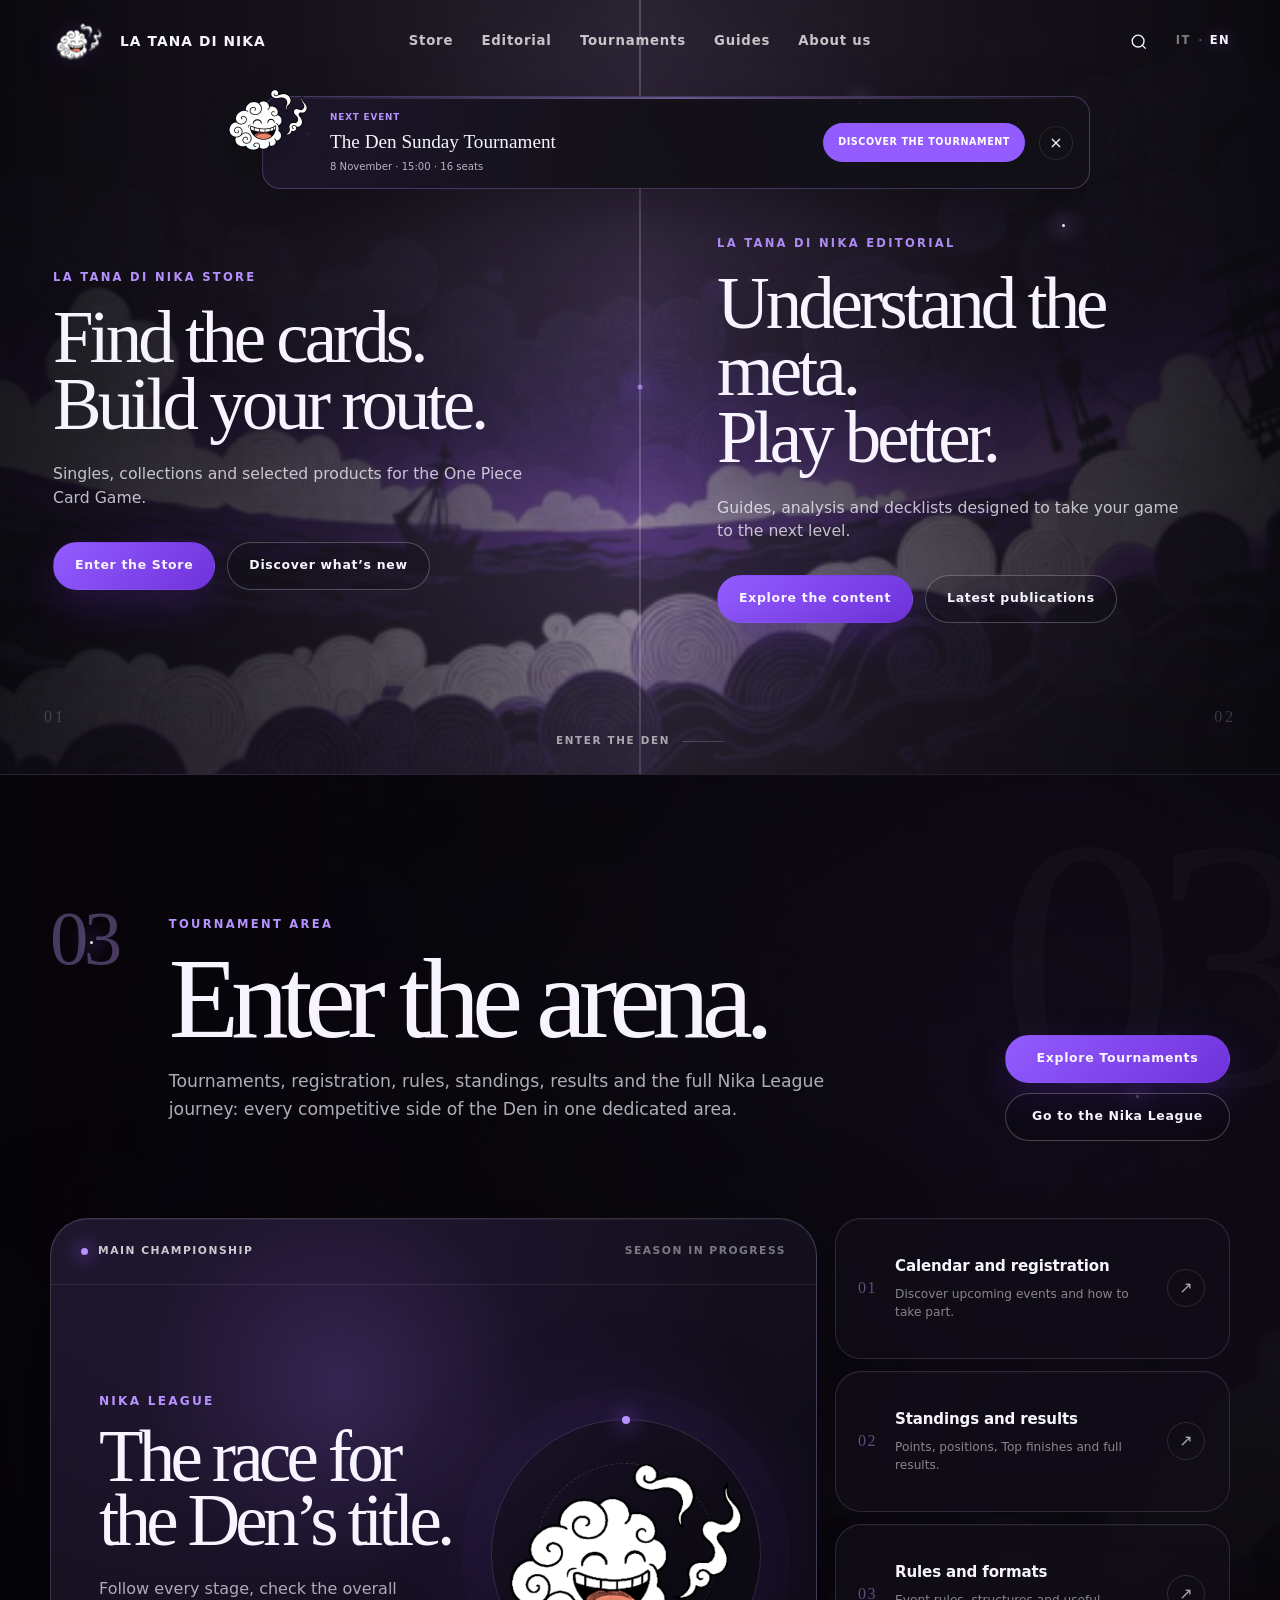
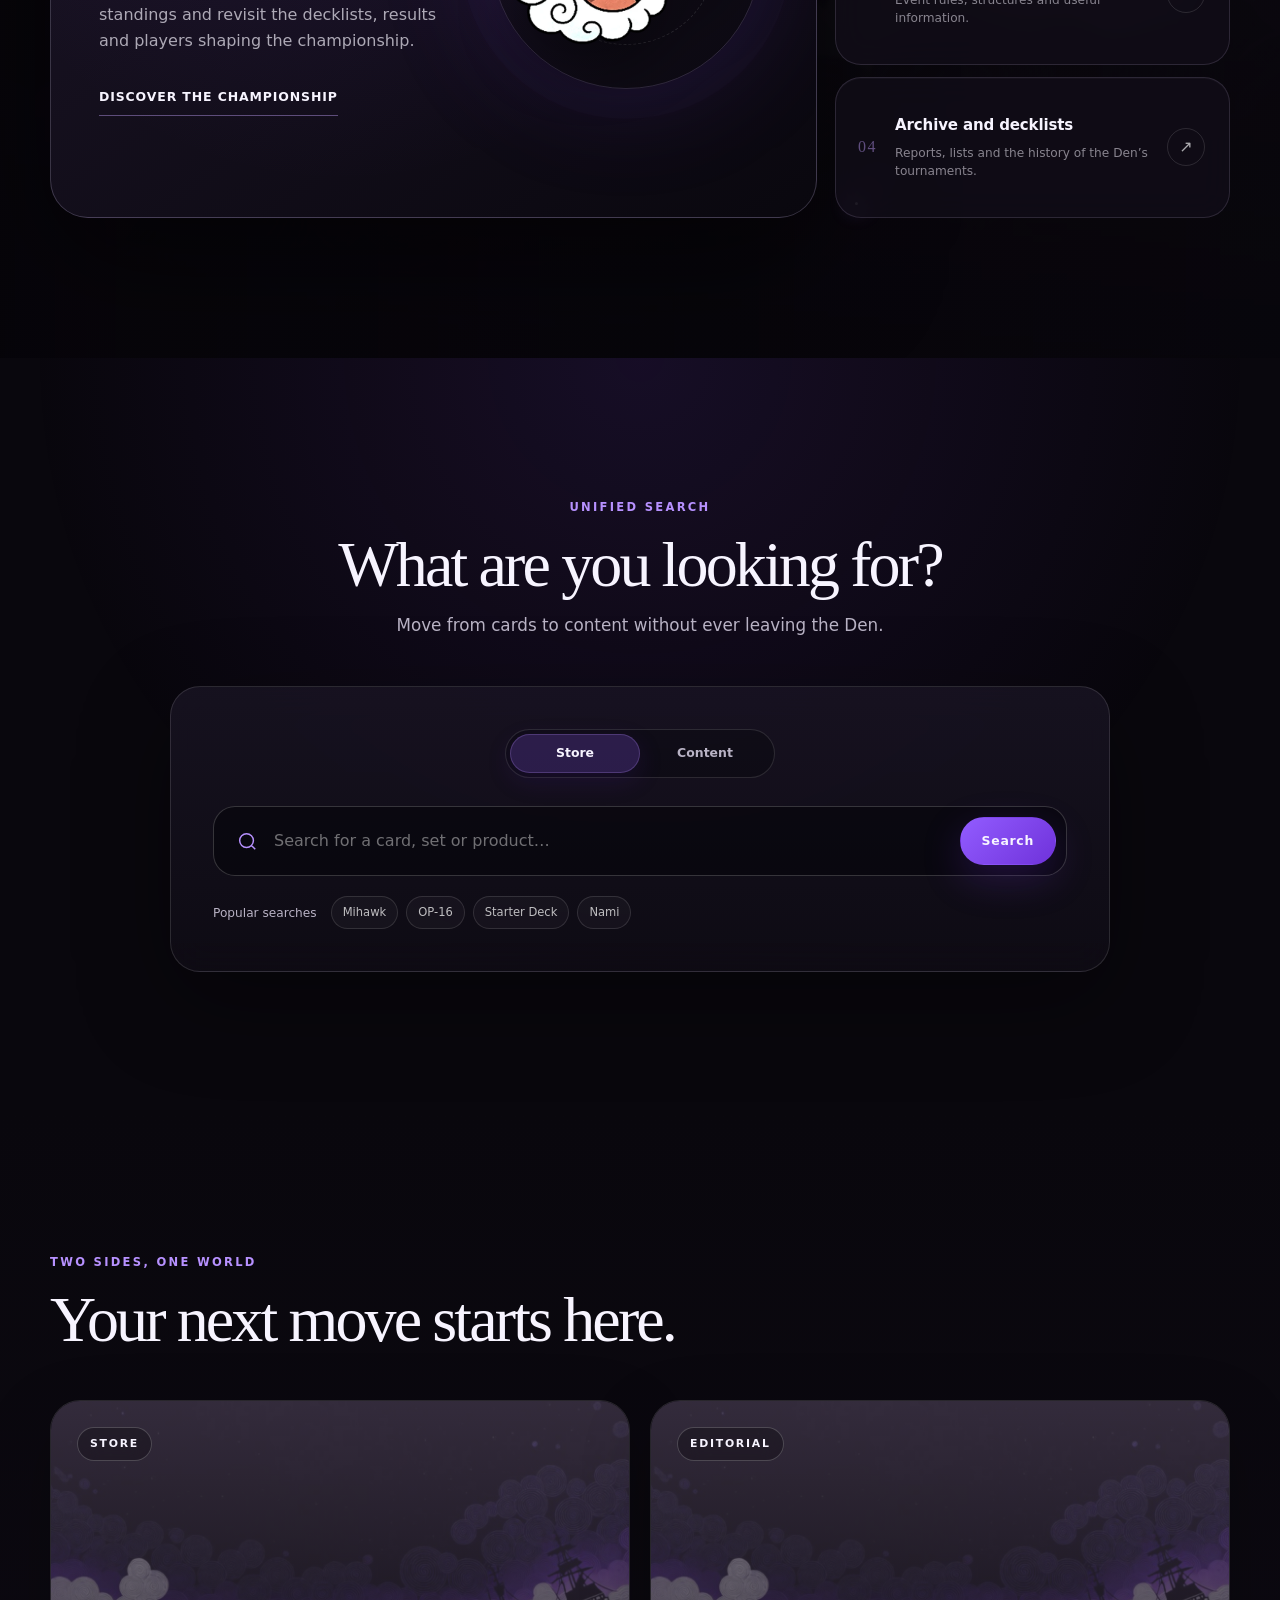
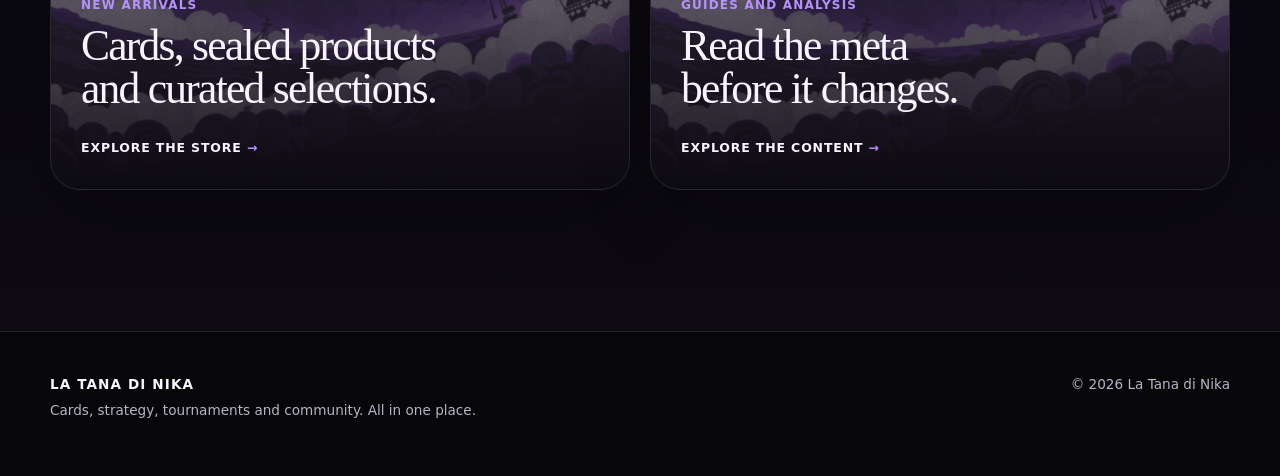
==== commit e05ee23b: "Add files via upload" ====
--- a/index.html
+++ b/index.html
@@ -14,15 +14,18 @@
   <link rel="stylesheet" href="css/tokens.css">
   <link rel="stylesheet" href="css/base.css">
   <link rel="stylesheet" href="css/components.css?v=4.3.3">
-  <link rel="stylesheet" href="css/home.css?v=4.3.3">
-
-  <script defer src="js/i18n/it.js"></script>
-  <script defer src="js/i18n/en.js"></script>
+  <link rel="stylesheet" href="css/home.css?v=4.4.8">
+
+  <script defer src="js/i18n/it.js?v=4.4.8"></script>
+  <script defer src="js/i18n/en.js?v=4.4.8"></script>
+  <script defer src="js/data/tournaments.js?v=4.4.8"></script>
+  <script defer src="js/components/tournament-utils.js?v=4.4.8"></script>
   <script defer src="js/components/header.js?v=4.4.1"></script>
   <script defer src="js/components/hero-split.js?v=4.3.3"></script>
   <script defer src="js/components/tournament-motion.js?v=4.3.3"></script>
   <script defer src="js/components/search-switcher.js"></script>
-  <script defer src="js/main.js?v=4.4.1"></script>
+  <script defer src="js/components/home-event-notice.js?v=4.4.8"></script>
+  <script defer src="js/main.js?v=4.4.8"></script>
 </head>
 <body>
   <a class="skip-link" href="#main-content" data-i18n="accessibility.skip">Vai al contenuto</a>
@@ -80,6 +83,21 @@
     </div>
   </header>
 
+  <aside class="home-event-notice" data-home-event-notice hidden aria-label="Promemoria prossimo torneo">
+    <div class="home-event-notice__cloud" aria-hidden="true">
+      <img src="assets/images/mascot-nika.png?v=4.4.8" alt="" width="112" height="96" decoding="async">
+    </div>
+    <div class="home-event-notice__card">
+      <div class="home-event-notice__copy">
+        <small data-home-event-label>PROSSIMO EVENTO</small>
+        <strong data-home-event-title>Torneo più recente</strong>
+        <span data-home-event-meta></span>
+      </div>
+      <a class="home-event-notice__cta" data-home-event-link href="tornei/i-nostri-tornei/">Scopri il torneo</a>
+      <button class="home-event-notice__close" type="button" data-home-event-close aria-label="Chiudi promemoria">×</button>
+    </div>
+  </aside>
+
   <main id="main-content">
     <section class="split-hero" id="top" data-split-hero aria-label="Ingresso principale">
       <div class="split-hero__ambient" aria-hidden="true">
--- a/css/home.css
+++ b/css/home.css
@@ -2145,3 +2145,90 @@
     box-shadow 760ms var(--ease-premium),
     background 760ms var(--ease-premium);
 }
+
+
+/* ======================================================
+   V4.4.8 — HOME NEXT EVENT NOTICE
+   Mascotte ufficiale e banner scendono come un solo oggetto.
+====================================================== */
+.home-event-notice {
+  position: fixed;
+  z-index: 980;
+  top: 82px;
+  left: 50%;
+  width: min(900px, calc(100% - 24px));
+  height: 154px;
+  opacity: 0;
+  pointer-events: none;
+  transform: translate(-50%, -185%);
+  transform-origin: 50% 0;
+  will-change: transform, opacity;
+}
+.home-event-notice.is-ready { display: block; }
+.home-event-notice.is-playing { animation: homeEventNoticeDrop 1.08s cubic-bezier(.18,.82,.24,1) forwards; }
+.home-event-notice.is-closed { display: none; }
+.home-event-notice__cloud {
+  position: absolute;
+  z-index: 3;
+  top: -10px;
+  left: 22px;
+  width: 112px;
+  height: 96px;
+  filter: drop-shadow(0 12px 18px rgba(0,0,0,.28));
+}
+.home-event-notice__cloud img { width: 100%; height: 100%; object-fit: contain; }
+.home-event-notice__card {
+  position: absolute;
+  z-index: 2;
+  top: 14px;
+  right: 0;
+  left: 72px;
+  min-height: 82px;
+  display: grid;
+  grid-template-columns: minmax(0,1fr) auto 36px;
+  gap: 14px;
+  align-items: center;
+  padding: 14px 14px 14px 67px;
+  border: 1px solid rgba(185,154,255,.28);
+  border-radius: 18px;
+  background: linear-gradient(100deg,rgba(146,92,255,.09),transparent 47%), rgba(18,16,24,.95);
+  box-shadow: 0 22px 60px rgba(0,0,0,.32);
+  backdrop-filter: blur(18px);
+  pointer-events: auto;
+}
+.home-event-notice__card::before {
+  content: "";
+  position: absolute;
+  top: 0;
+  right: 0;
+  left: 0;
+  height: 2px;
+  border-radius: 18px 18px 0 0;
+  background: linear-gradient(90deg,transparent,rgba(185,154,255,.65),transparent);
+  opacity: .8;
+}
+.home-event-notice__copy small { display: block; color: var(--color-purple-bright); font-size: .55rem; font-weight: 850; letter-spacing: .1em; text-transform: uppercase; }
+.home-event-notice__copy strong { display: block; margin-top: 4px; font-family: var(--font-display); font-size: 1.2rem; font-weight: 500; }
+.home-event-notice__copy span { display: block; margin-top: 2px; color: var(--color-muted); font-size: .63rem; }
+.home-event-notice__cta { display: inline-flex; align-items: center; justify-content: center; min-height: 39px; padding: 0 14px; border: 1px solid var(--color-purple); border-radius: var(--radius-pill); background: var(--color-purple); color: #fff; font-size: .6rem; font-weight: 850; letter-spacing: .06em; text-transform: uppercase; white-space: nowrap; }
+.home-event-notice__close { width: 34px; height: 34px; border: 1px solid rgba(255,255,255,.1); border-radius: 50%; background: transparent; color: var(--color-text); cursor: pointer; font-size: 1rem; }
+@keyframes homeEventNoticeDrop {
+  0% { transform: translate(-50%,-185%) rotate(-.7deg); opacity: 0; }
+  12% { opacity: 1; }
+  68% { transform: translate(-50%,7px) rotate(.16deg); opacity: 1; }
+  84% { transform: translate(-50%,-3px) rotate(-.08deg); }
+  100% { transform: translate(-50%,0) rotate(0); opacity: 1; }
+}
+@media (max-width: 900px) {
+  .home-event-notice { top: 72px; height: 180px; }
+  .home-event-notice__cloud { top: -8px; left: 4px; width: 90px; height: 78px; }
+  .home-event-notice__card { top: 12px; right: 0; left: 42px; min-height: 108px; grid-template-columns: minmax(0,1fr) 34px; gap: 8px; padding: 13px 10px 13px 54px; }
+  .home-event-notice__copy strong { font-size: 1.02rem; }
+  .home-event-notice__copy span { font-size: .58rem; }
+  .home-event-notice__cta { grid-column: 1/2; justify-self: start; min-height: 34px; margin-top: 5px; padding: 0 11px; }
+  .home-event-notice__close { grid-column: 2; grid-row: 1; width: 31px; height: 31px; }
+}
+@media (prefers-reduced-motion: reduce) {
+  .home-event-notice { transform: translate(-50%,0); opacity: 1; }
+  .home-event-notice.is-playing { animation: none; }
+}
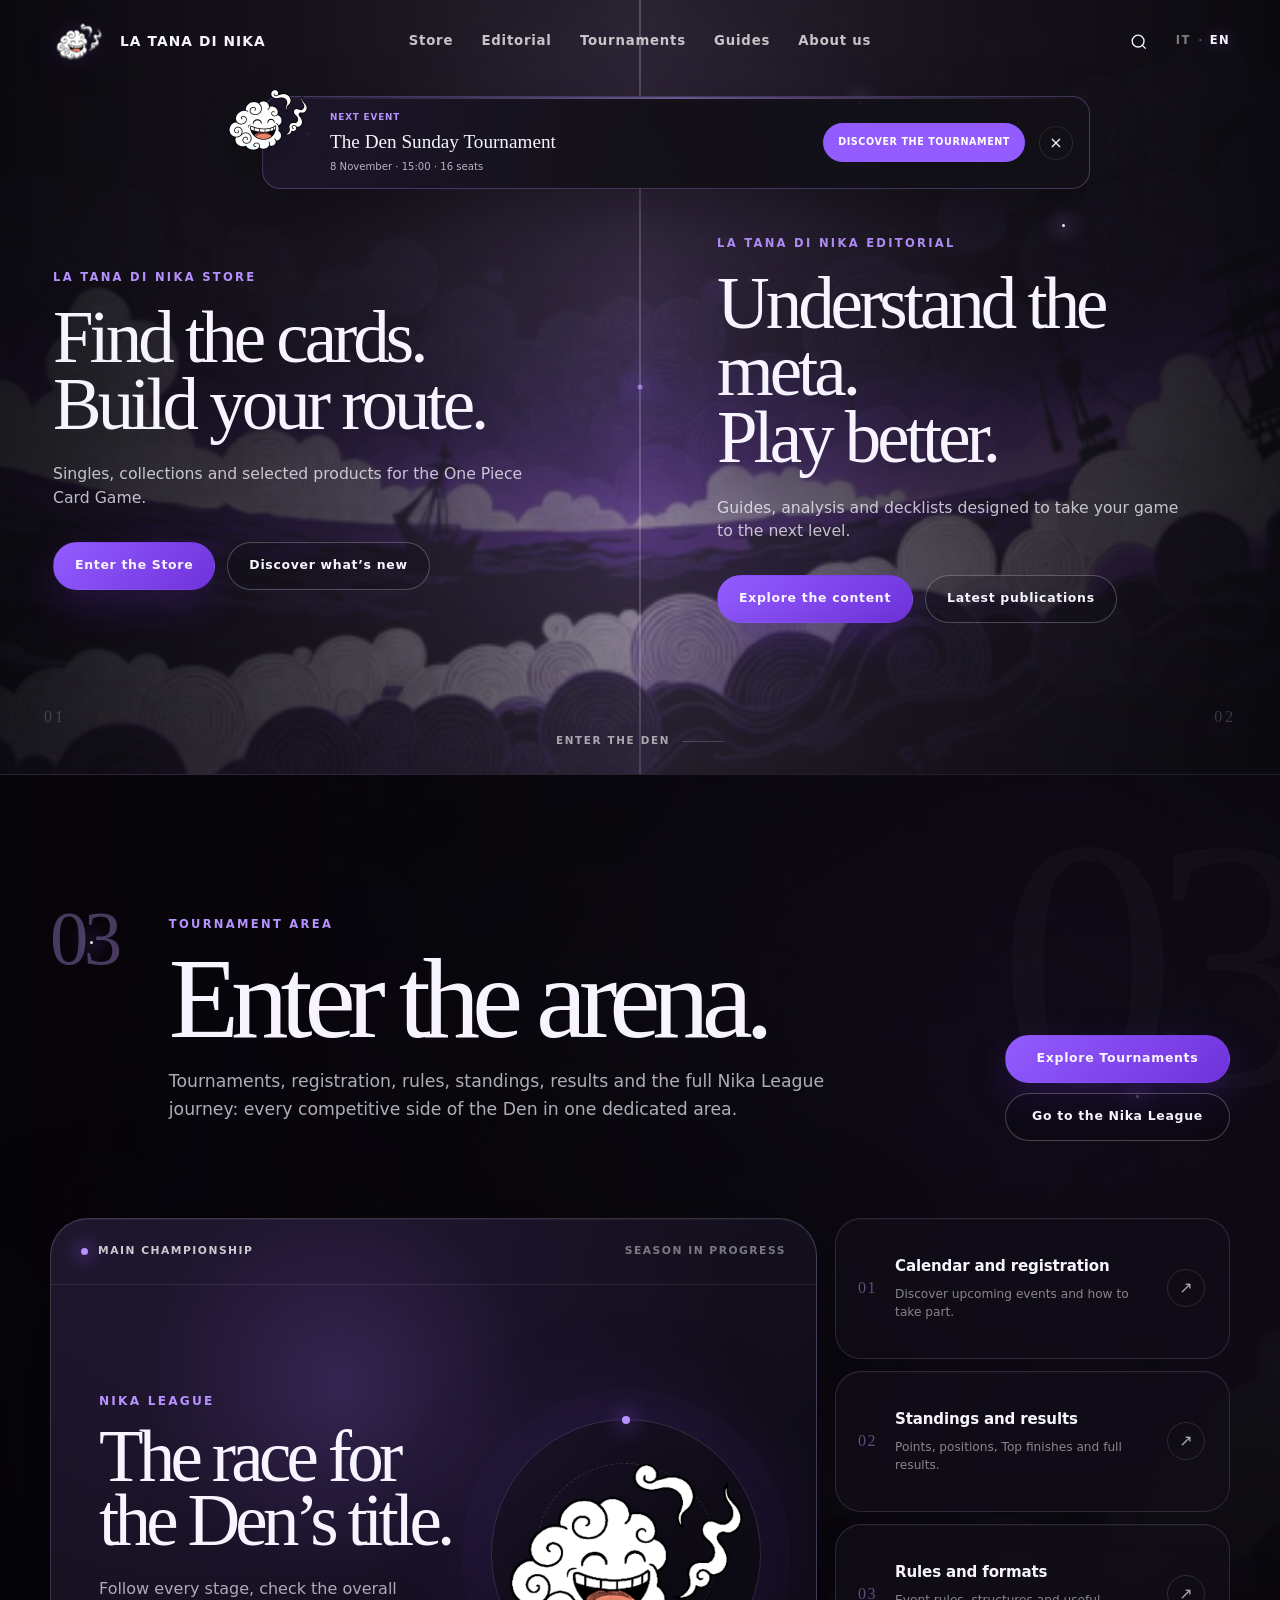
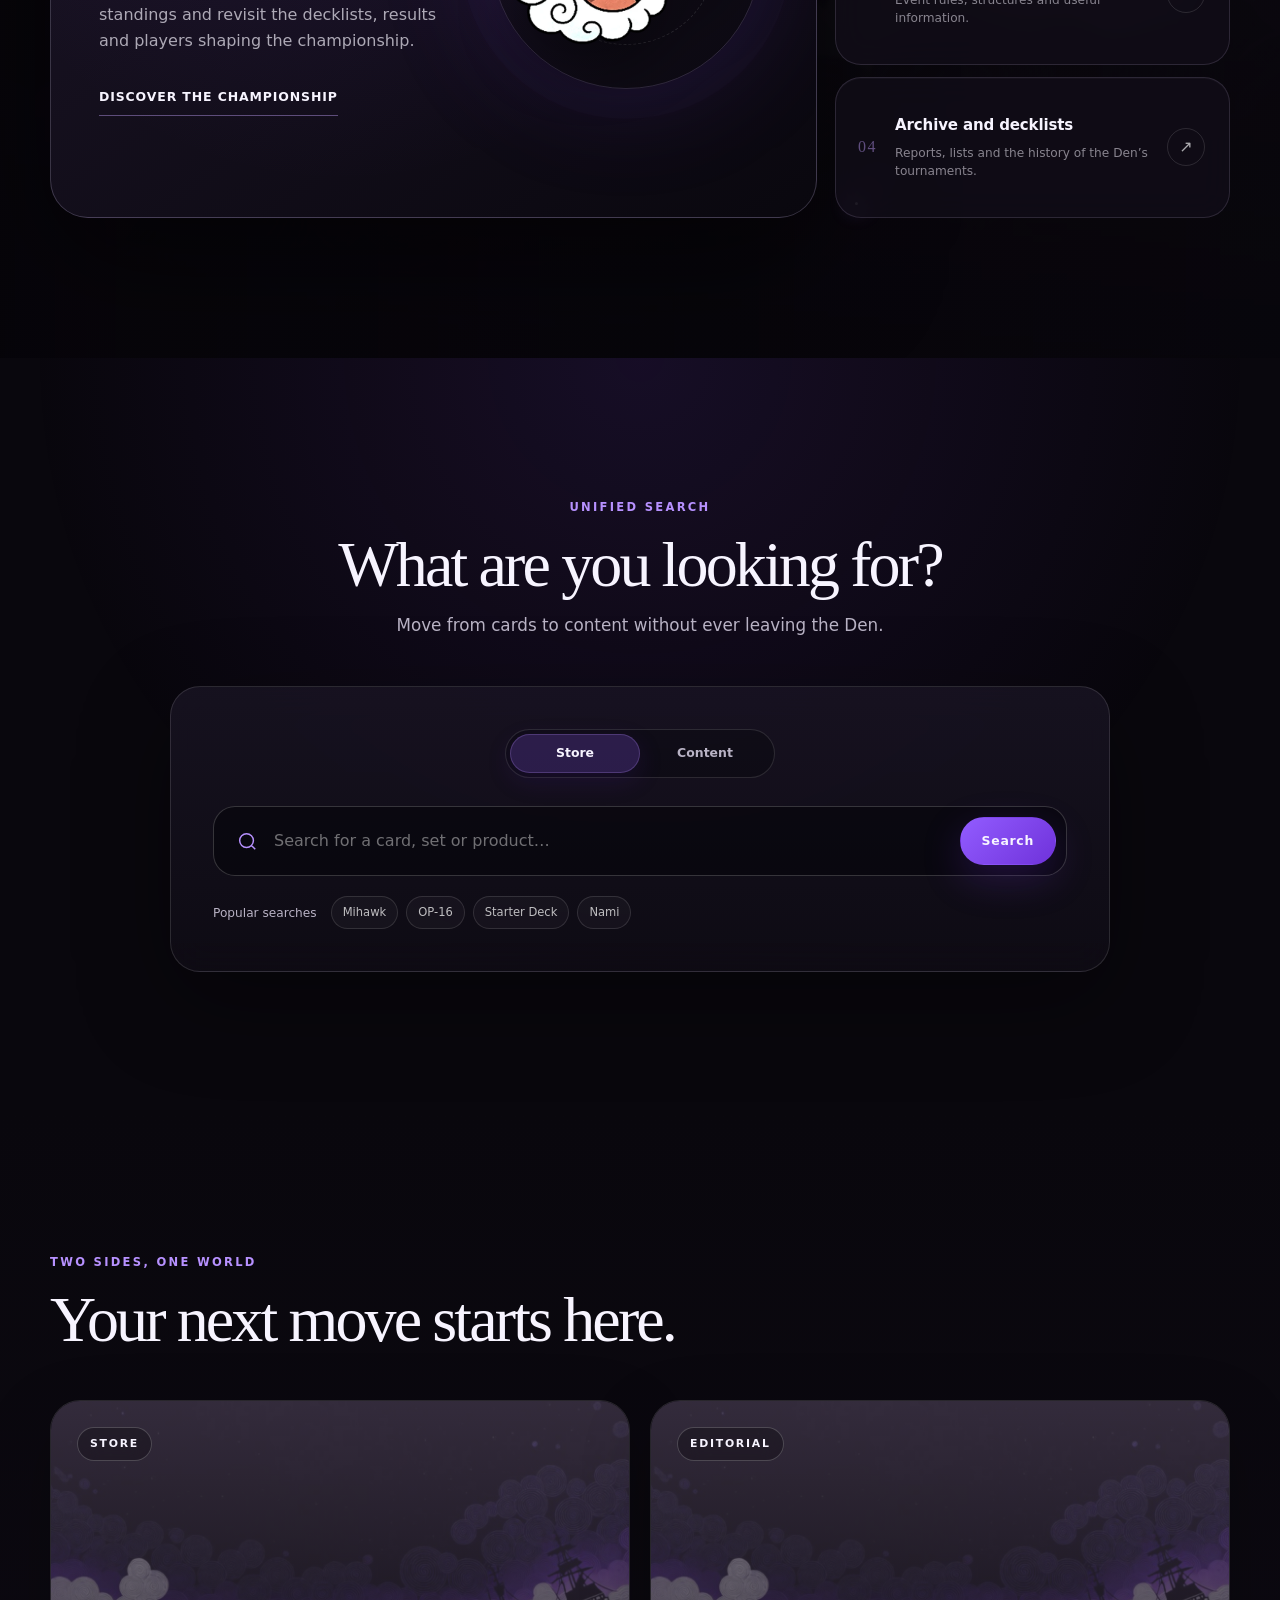
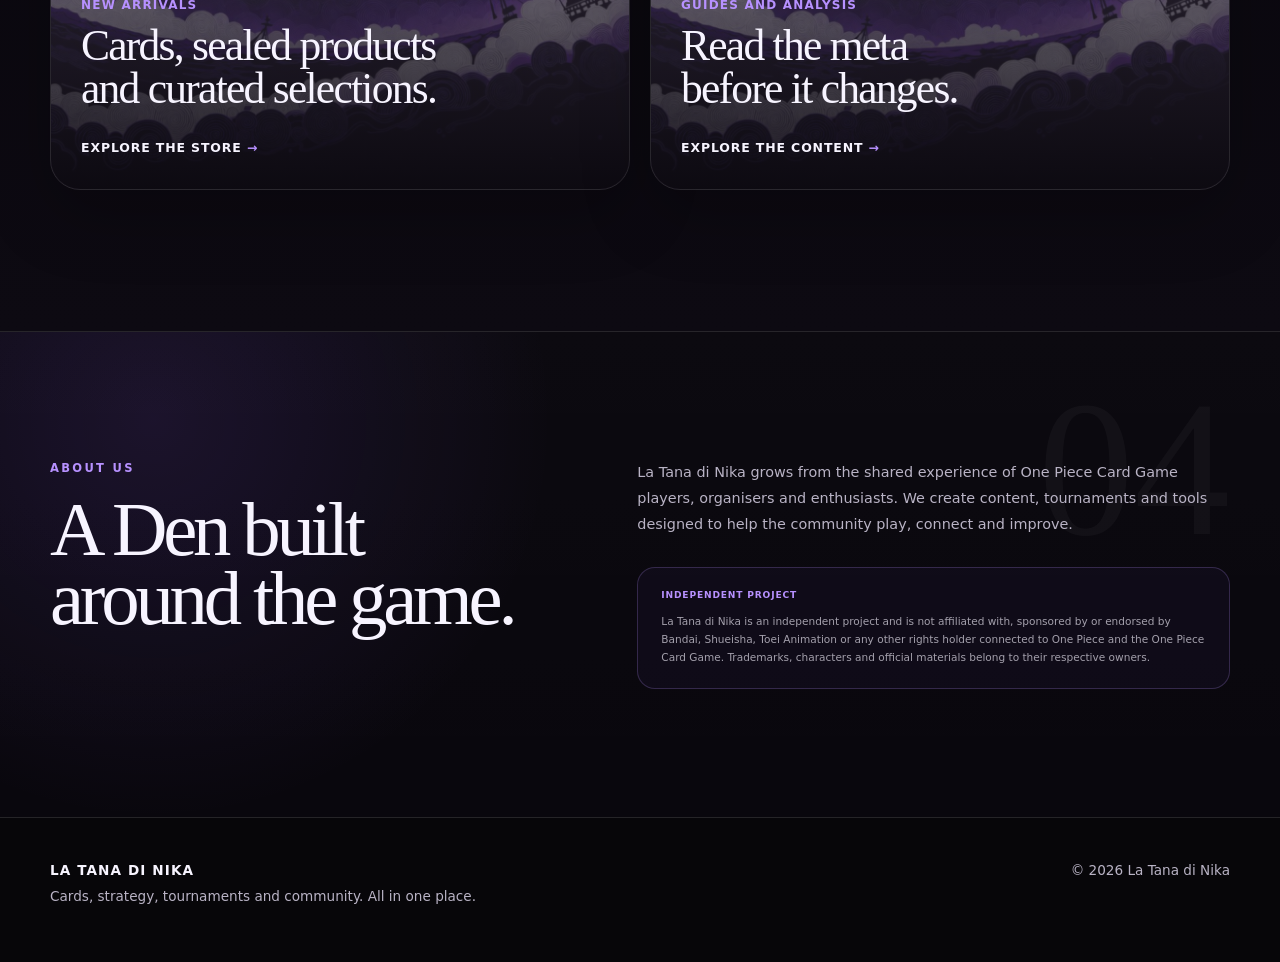
==== commit 39550491: "Add files via upload" ====
--- a/index.html
+++ b/index.html
@@ -41,7 +41,7 @@
 
       <nav class="desktop-nav" aria-label="Navigazione principale">
         <a href="#store" data-i18n="nav.store">Store</a>
-        <a href="#editorial" data-i18n="nav.editorial">Editoriale</a>
+        <a href="editoriale/" data-i18n="nav.editorial">Editoriale</a>
         <a href="tornei/" data-i18n="nav.tournaments">Tornei</a>
         <a href="#guides" data-i18n="nav.guides">Guide</a>
         <a href="#about" data-i18n="nav.about">Chi siamo</a>
@@ -68,7 +68,7 @@
     <div class="mobile-menu" id="mobile-menu" data-mobile-menu hidden>
       <nav aria-label="Navigazione mobile" class="shell">
         <a href="#store" data-i18n="nav.store">Store</a>
-        <a href="#editorial" data-i18n="nav.editorial">Editoriale</a>
+        <a href="editoriale/" data-i18n="nav.editorial">Editoriale</a>
         <a href="tornei/" data-i18n="nav.tournaments">Tornei</a>
         <a href="#guides" data-i18n="nav.guides">Guide</a>
         <a href="#about" data-i18n="nav.about">Chi siamo</a>
@@ -128,8 +128,8 @@
             <h2 data-i18n="hero.editorial.title">Comprendi il meta.<br>Gioca meglio.</h2>
             <p class="hero-panel__description" id="editorial-description" data-i18n="hero.editorial.description">Guide, analisi e decklist per portare il tuo gioco al livello successivo.</p>
             <div class="hero-panel__actions">
-              <a class="button button--primary" href="#search" data-i18n="hero.editorial.primary">Esplora i contenuti</a>
-              <a class="button button--ghost" href="#featured" data-i18n="hero.editorial.secondary">Ultime pubblicazioni</a>
+              <a class="button button--primary" href="editoriale/" data-i18n="hero.editorial.primary">Esplora i contenuti</a>
+              <a class="button button--ghost" href="editoriale/#ultima-pubblicazione" data-i18n="hero.editorial.secondary">Ultime pubblicazioni</a>
             </div>
           </div>
           <span class="hero-panel__index" aria-hidden="true">02</span>
@@ -289,9 +289,25 @@
             <div class="preview-card__body">
               <p data-i18n="featured.editorialMeta">Guide e analisi</p>
               <h3 data-i18n="featured.editorialTitle">Leggi il meta prima che cambi.</h3>
-              <a href="#editorial" data-i18n="featured.editorialLink">Scopri i contenuti</a>
+              <a href="editoriale/" data-i18n="featured.editorialLink">Scopri i contenuti</a>
             </div>
           </article>
+        </div>
+      </div>
+    </section>
+
+    <section class="about-section section" id="about" aria-labelledby="about-title">
+      <div class="shell about-section__layout">
+        <div class="about-section__identity">
+          <p class="eyebrow" data-i18n="aboutSection.eyebrow">CHI SIAMO</p>
+          <h2 id="about-title" data-i18n="aboutSection.title">Una Tana costruita<br>intorno al gioco.</h2>
+        </div>
+        <div class="about-section__copy">
+          <p data-i18n="aboutSection.lead">La Tana di Nika nasce dall’esperienza condivisa di giocatori, organizzatori e appassionati del One Piece Card Game. Creiamo contenuti, tornei e strumenti pensati per aiutare la community a giocare, confrontarsi e crescere.</p>
+          <aside class="about-section__legal" aria-label="Nota di indipendenza">
+            <strong data-i18n="aboutSection.independenceTitle">Progetto indipendente</strong>
+            <p data-i18n="aboutSection.independence">La Tana di Nika è un progetto indipendente e non è affiliato, sponsorizzato o approvato da Bandai, Shueisha, Toei Animation o dagli altri titolari dei diritti di One Piece e del One Piece Card Game. Marchi, personaggi e materiali ufficiali appartengono ai rispettivi titolari.</p>
+          </aside>
         </div>
       </div>
     </section>
--- a/css/home.css
+++ b/css/home.css
@@ -2232,3 +2232,76 @@
   .home-event-notice { transform: translate(-50%,0); opacity: 1; }
   .home-event-notice.is-playing { animation: none; }
 }
+
+
+/* ======================================================
+   V4.4.11 — CHI SIAMO + NOTA DI INDIPENDENZA
+====================================================== */
+.about-section {
+  position: relative;
+  overflow: hidden;
+  padding: clamp(82px, 10vw, 138px) 0;
+  border-top: 1px solid var(--color-line);
+  background:
+    radial-gradient(circle at 12% 18%, rgba(146,92,255,.12), transparent 25rem),
+    linear-gradient(180deg, rgba(255,255,255,.012), transparent);
+}
+.about-section::after {
+  content: "04";
+  position: absolute;
+  right: max(24px, calc((100vw - 1180px) / 2));
+  top: 42px;
+  color: rgba(255,255,255,.035);
+  font-family: var(--font-display);
+  font-size: clamp(6rem,15vw,13rem);
+  line-height: 1;
+  pointer-events: none;
+}
+.about-section__layout {
+  position: relative;
+  z-index: 2;
+  display: grid;
+  grid-template-columns: minmax(0,.9fr) minmax(320px,1.1fr);
+  gap: clamp(38px,8vw,110px);
+  align-items: start;
+}
+.about-section h2 {
+  margin: 0;
+  font-family: var(--font-display);
+  font-size: clamp(3.1rem,6vw,6rem);
+  font-weight: 500;
+  line-height: .9;
+  letter-spacing: -.055em;
+}
+.about-section__copy > p {
+  max-width: 690px;
+  margin: 0;
+  color: var(--color-muted);
+  font-size: .9rem;
+  line-height: 1.8;
+}
+.about-section__legal {
+  margin-top: 30px;
+  padding: 21px 23px;
+  border: 1px solid rgba(183,145,255,.22);
+  border-radius: 18px;
+  background: rgba(146,92,255,.045);
+}
+.about-section__legal strong {
+  display: block;
+  color: var(--color-purple-bright);
+  font-size: .57rem;
+  font-weight: 850;
+  letter-spacing: .09em;
+  text-transform: uppercase;
+}
+.about-section__legal p {
+  margin: 9px 0 0;
+  color: rgba(247,244,255,.64);
+  font-size: .66rem;
+  line-height: 1.72;
+}
+@media (max-width: 820px) {
+  .about-section__layout { grid-template-columns: 1fr; gap: 26px; }
+  .about-section::after { right: 12px; top: 28px; }
+}
